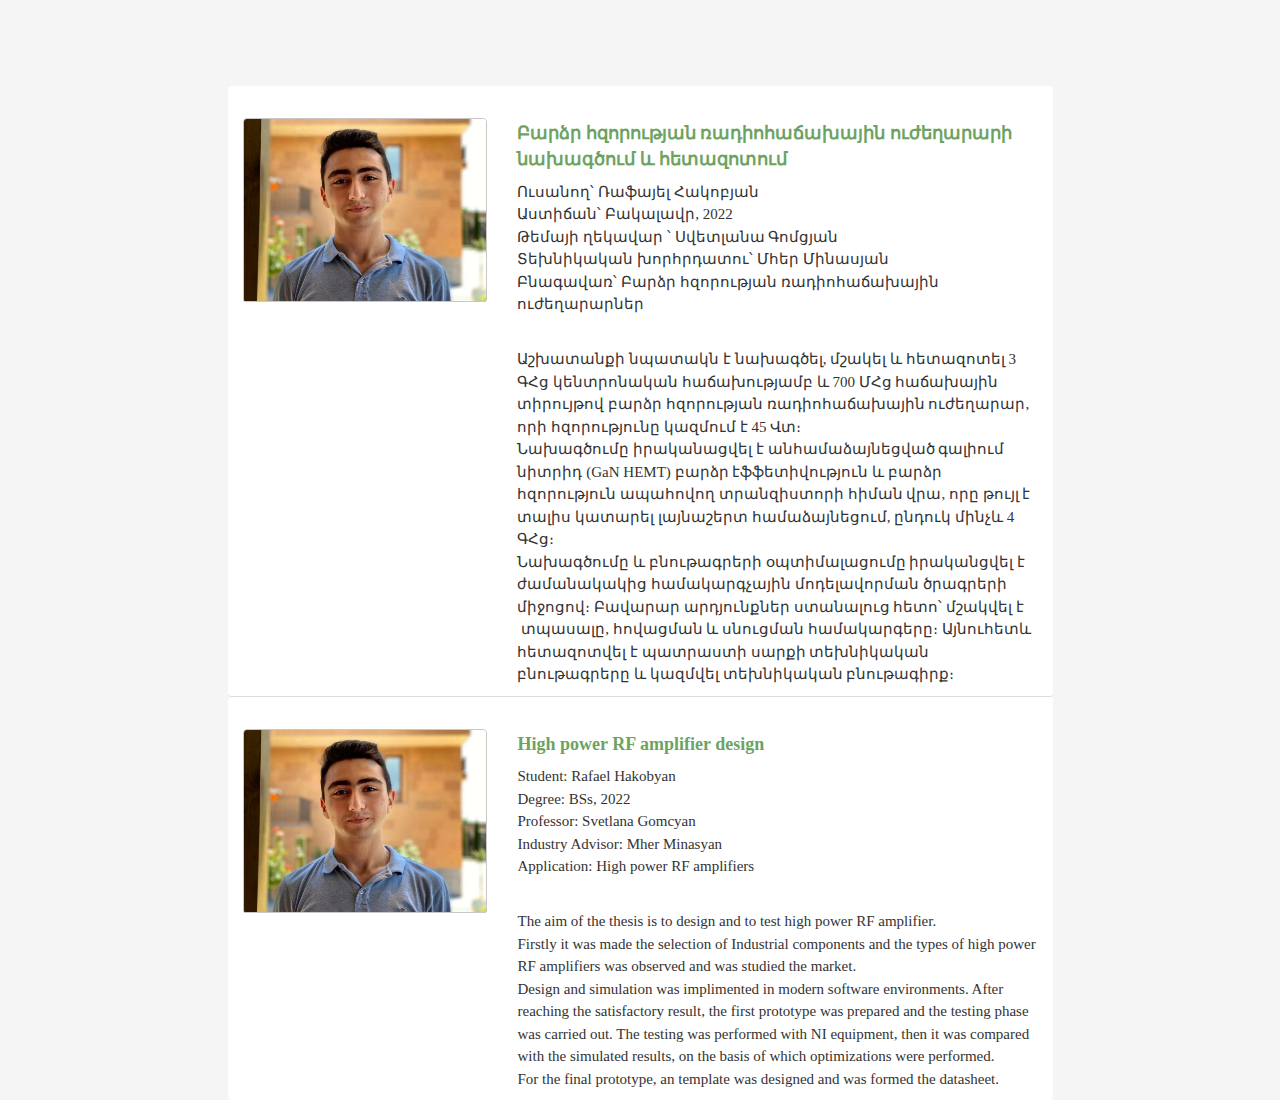
==== index.html @ f0b737fe "arm" ====
<!DOCTYPE html>
<!-- saved from url=(0029)http://ecpolytech.am/research -->
<html lang="en" style="height: 100%;"><head><meta http-equiv="Content-Type" content="text/html; charset=UTF-8">
	
	<meta http-equiv="X-UA-Compatible" content="IE=edge">
	<meta name="viewport" content="width=device-width, initial-scale=1">
	<!-- The above 3 meta tags *must* come first in the head; any other head content must come *after* these tags -->

	<title>Polytechnic Engineering City Campus</title>
	<meta name="description" content="Polytechnic Engineering City Campus">
        <meta name="author" content="Mikhail Grigorian">
        <meta name="keywords" content="Polytechnic Engineering City Campus Armenia">
    <link rel="apple-touch-icon" sizes="180x180" href="http://ecpolytech.am/plaza/apple-touch-icon.png">
<link rel="icon" type="image/png" sizes="32x32" href="http://ecpolytech.am/plaza/favicon-32x32.png">
<link rel="icon" type="image/png" sizes="16x16" href="http://ecpolytech.am/plaza/favicon-16x16.png">
<link rel="manifest" href="http://ecpolytech.am/plaza/site.webmanifest">
<link rel="mask-icon" href="http://ecpolytech.am/plaza/safari-pinned-tab.svg" color="#5bbad5">
<meta name="msapplication-TileColor" content="#da532c">
<meta name="theme-color" content="#ffffff">
	<!-- Google font -->
	<link href="./Polytechnic Engineering City Campus_files/css" rel="stylesheet">

	<!-- Bootstrap -->
	<link type="text/css" rel="stylesheet" href="./Polytechnic Engineering City Campus_files/bootstrap.min.css">

	<!-- Owl Carousel -->
	<link type="text/css" rel="stylesheet" href="./Polytechnic Engineering City Campus_files/owl.carousel.css">
	<link type="text/css" rel="stylesheet" href="./Polytechnic Engineering City Campus_files/owl.theme.default.css">

	<!-- Magnific Popup -->
	<link type="text/css" rel="stylesheet" href="./Polytechnic Engineering City Campus_files/magnific-popup.css">

	<!-- Font Awesome Icon -->
	<link rel="stylesheet" href="./Polytechnic Engineering City Campus_files/all.css" integrity="sha384-DNOHZ68U8hZfKXOrtjWvjxusGo9WQnrNx2sqG0tfsghAvtVlRW3tvkXWZh58N9jp" crossorigin="anonymous">

	<!-- Custom stlylesheet -->
	 	    <link type="text/css" rel="stylesheet" href="./Polytechnic Engineering City Campus_files/style.css">
	
	<!-- HTML5 shim and Respond.js for IE8 support of HTML5 elements and media queries -->
	<!-- WARNING: Respond.js doesn't work if you view the page via file:// -->
	<!--[if lt IE 9]>
		<script src="https://oss.maxcdn.com/html5shiv/3.7.3/html5shiv.min.js"></script>
		<script src="https://oss.maxcdn.com/respond/1.4.2/respond.min.js"></script>
	<![endif]-->
    <style>
     @media screen and (min-width: 768px) {
        .navbar-nav>li {
            margin-left: 3px !important;
        }
     }
     body{
         font-family: 'Roboto', sans-serif !important;
     }
     p{
         font-size: 15px !important;
     }
     table td span{
         font-size: 15px !important; 
     }
    </style>
    <style>
	    .goog-te-banner-frame.skiptranslate {
		    display: none !important;
		    } 
		body {
		    top: 0px !important; 
		    }
	</style>
<link type="text/css" rel="stylesheet" charset="UTF-8" href="./Polytechnic Engineering City Campus_files/translateelement.css"><script type="text/javascript" charset="UTF-8" src="./Polytechnic Engineering City Campus_files/m=el_main"></script></head>
<body style="position: relative; min-height: 100%; top: 0px;">
    	<!-- Header -->
		
		    		<div id="goog-gt-tt" class="skiptranslate" dir="ltr"><div style="padding: 8px;"><div><div class="logo"><img src="./Polytechnic Engineering City Campus_files/translate_24dp.png" width="20" height="20" alt="Google Translate"></div></div></div><div class="top" style="padding: 8px; float: left; width: 100%;"><h1 class="title gray">Տեքստի բնօրինակ</h1></div><div class="middle" style="padding: 8px;"><div class="original-text"></div></div><div class="bottom" style="padding: 8px;"><div class="activity-links"><span class="activity-link">Ներկայացրեք ավելի լավ թարգմանություն՝</span><span class="activity-link"></span></div><div class="started-activity-container"><hr style="color: #CCC; background-color: #CCC; height: 1px; border: none;"><div class="activity-root"></div></div></div><div class="status-message" style="display: none;"></div></div><header id="home" class="bg-img">
		    <div>
			<div class="overlay"></div>
			
		</div>
				<div id="google_translate_element" style="display: none;"><div class="skiptranslate goog-te-gadget" dir="ltr" style=""><div id=":0.targetLanguage" class="goog-te-gadget-simple" style="white-space: nowrap;"><img src="./Polytechnic Engineering City Campus_files/cleardot.gif" class="goog-te-gadget-icon" alt="" style="background-image: url(&quot;https://translate.googleapis.com/translate_static/img/te_ctrl3.gif&quot;); background-position: -65px 0px;"><span style="vertical-align: middle;"><a aria-haspopup="true" class="goog-te-menu-value" href="javascript:void(0)"><span>Ընտրել լեզուն</span><img src="./Polytechnic Engineering City Campus_files/cleardot.gif" alt="" width="1" height="1"><span style="border-left: 1px solid rgb(187, 187, 187);">​</span><img src="./Polytechnic Engineering City Campus_files/cleardot.gif" alt="" width="1" height="1"><span aria-hidden="true" style="color: rgb(118, 118, 118);">▼</span></a></span></div></div></div>
			<!-- Nav -->

	<style>
	    .blog-wraping span{
	        font-family: 'Roboto', sans-serif !important;
	        font-size: 16px !important;
	    }
	</style>
	<div id="blog" class="section md-padding mobile-pad" style="padding-top: 16px;">

		<!-- Container -->
		<div class="container">
<main id="main" class="col-md-9">			
					<div class="">

					            					                						            						            <!-- blog -->	
								    <div class="blog blog-wrapping">
									    <div class="blog-img col-md-4">
										
										<img class="img-responsive blog-wrap-img" src="./Polytechnic Engineering City Campus_files/
										20200715wa00000101.jpeg" alt="">
									    </div>
									    <div class="col-md-8" style="padding-right:16px;">
										<h3 style="padding-left:0;"><a class="New-product" style="text-transform:none;">Բարձր հզորության ռադիոհաճախային ուժեղարարի նախագծում և հետազոտում</a></h3>
										
										<p>Ուսանող՝ Ռաֆայել Հակոբյան<br>Աստիճան՝ Բակալավր, 2022<br>Թեմայի ղեկավար ՝ Սվետլանա Գոմցյան<br>Տեխնիկական խորհրդատու՝ Մհեր Մինասյան<br><span class="boldspan" style="font-weight: 400;">Բնագավառ՝ Բարձր հզորության ռադիոհաճախային ուժեղարարներ</span></p>
<p><br>Աշխատանքի նպատակն է նախագծել, մշակել և հետազոտել 3 ԳՀց կենտրոնական հաճախությամբ և 700 ՄՀց հաճախային տիրույթով բարձր հզորության ռադիոհաճախային ուժեղարար, որի հզորությունը կազմում է 45 Վտ։<br>Նախագծումը իրականացվել է անհամաձայնեցված գալիում նիտրիդ (GaN HEMT) բարձր էֆֆետիվություն և բարձր հզորություն ապահովող տրանզիստորի հիման վրա, որը թույլ է տալիս կատարել լայնաշերտ համաձայնեցում, ընդուկ մինչև 4 ԳՀց։<br>Նախագծումը և բնութագրերի օպտիմալացումը իրականցվել է ժամանակակից համակարգչային մոդելավորման ծրագրերի միջոցով։ Բավարար արդյունքներ ստանալուց հետո՝ մշակվել է  &nbsp;տպասալը, հովացման և սնուցման համակարգերը։ Այնուհետև հետազոտվել է պատրաստի սարքի տեխնիկական բնութագրերը և կազմվել տեխնիկական բնութագիրք։ &nbsp;</p>									    </div>
								    </div>				
						            <!-- /blog -->
						            						
                	                						            						
                	                						            						
                	           								    <div class="blog blog-wrapping">
									    <div class="blog-img col-md-4">
										
										<img class="img-responsive blog-wrap-img" src="./Polytechnic Engineering City Campus_files/
										20200715wa00000101.jpeg" alt="">
									    </div>
									    <div class="col-md-8" style="padding-right:16px;">
										<h3 style="padding-left:0;"><a class="New-product" style="text-transform:none;">High power RF amplifier design</a></h3>
										
										<p>Student: Rafael Hakobyan<br>Degree: BSs, 2022<br>Professor: Svetlana Gomcyan<br>Industry Advisor: Mher Minasyan<br><span class="boldspan" style="font-weight: 400;">Application: High power RF amplifiers</span></p>
<p><br>The aim of the thesis is to design and to test high power RF amplifier.<br>
Firstly it was made  the selection of Industrial components and the types of high power RF amplifiers was observed and was studied the market. <br>
Design and simulation was implimented in modern software environments. After reaching the satisfactory result, the first prototype was prepared and the testing phase was carried out. The testing was performed with NI equipment, then it was compared with the simulated results, on the basis of which optimizations were performed. <br>
For the final prototype, an template was designed and was formed the datasheet. &nbsp;</p>									    </div>
								    </div>				
						            <!-- /blog -->
---- Polytechnic Engineering City Campus_files/all.css ----
/*!
 * Font Awesome Free 5.0.13 by @fontawesome - https://fontawesome.com
 * License - https://fontawesome.com/license (Icons: CC BY 4.0, Fonts: SIL OFL 1.1, Code: MIT License)
 */
.fa,.fab,.fal,.far,.fas{-moz-osx-font-smoothing:grayscale;-webkit-font-smoothing:antialiased;display:inline-block;font-style:normal;font-variant:normal;text-rendering:auto;line-height:1}.fa-lg{font-size:1.33333em;line-height:.75em;vertical-align:-.0667em}.fa-xs{font-size:.75em}.fa-sm{font-size:.875em}.fa-1x{font-size:1em}.fa-2x{font-size:2em}.fa-3x{font-size:3em}.fa-4x{font-size:4em}.fa-5x{font-size:5em}.fa-6x{font-size:6em}.fa-7x{font-size:7em}.fa-8x{font-size:8em}.fa-9x{font-size:9em}.fa-10x{font-size:10em}.fa-fw{text-align:center;width:1.25em}.fa-ul{list-style-type:none;margin-left:2.5em;padding-left:0}.fa-ul>li{position:relative}.fa-li{left:-2em;position:absolute;text-align:center;width:2em;line-height:inherit}.fa-border{border:.08em solid #eee;border-radius:.1em;padding:.2em .25em .15em}.fa-pull-left{float:left}.fa-pull-right{float:right}.fa.fa-pull-left,.fab.fa-pull-left,.fal.fa-pull-left,.far.fa-pull-left,.fas.fa-pull-left{margin-right:.3em}.fa.fa-pull-right,.fab.fa-pull-right,.fal.fa-pull-right,.far.fa-pull-right,.fas.fa-pull-right{margin-left:.3em}.fa-spin{animation:a 2s infinite linear}.fa-pulse{animation:a 1s infinite steps(8)}@keyframes a{0%{transform:rotate(0deg)}to{transform:rotate(1turn)}}.fa-rotate-90{-ms-filter:"progid:DXImageTransform.Microsoft.BasicImage(rotation=1)";transform:rotate(90deg)}.fa-rotate-180{-ms-filter:"progid:DXImageTransform.Microsoft.BasicImage(rotation=2)";transform:rotate(180deg)}.fa-rotate-270{-ms-filter:"progid:DXImageTransform.Microsoft.BasicImage(rotation=3)";transform:rotate(270deg)}.fa-flip-horizontal{-ms-filter:"progid:DXImageTransform.Microsoft.BasicImage(rotation=0, mirror=1)";transform:scaleX(-1)}.fa-flip-vertical{transform:scaleY(-1)}.fa-flip-horizontal.fa-flip-vertical,.fa-flip-vertical{-ms-filter:"progid:DXImageTransform.Microsoft.BasicImage(rotation=2, mirror=1)"}.fa-flip-horizontal.fa-flip-vertical{transform:scale(-1)}:root .fa-flip-horizontal,:root .fa-flip-vertical,:root .fa-rotate-90,:root .fa-rotate-180,:root .fa-rotate-270{-webkit-filter:none;filter:none}.fa-stack{display:inline-block;height:2em;line-height:2em;position:relative;vertical-align:middle;width:2em}.fa-stack-1x,.fa-stack-2x{left:0;position:absolute;text-align:center;width:100%}.fa-stack-1x{line-height:inherit}.fa-stack-2x{font-size:2em}.fa-inverse{color:#fff}.fa-500px:before{content:"\f26e"}.fa-accessible-icon:before{content:"\f368"}.fa-accusoft:before{content:"\f369"}.fa-address-book:before{content:"\f2b9"}.fa-address-card:before{content:"\f2bb"}.fa-adjust:before{content:"\f042"}.fa-adn:before{content:"\f170"}.fa-adversal:before{content:"\f36a"}.fa-affiliatetheme:before{content:"\f36b"}.fa-algolia:before{content:"\f36c"}.fa-align-center:before{content:"\f037"}.fa-align-justify:before{content:"\f039"}.fa-align-left:before{content:"\f036"}.fa-align-right:before{content:"\f038"}.fa-allergies:before{content:"\f461"}.fa-amazon:before{content:"\f270"}.fa-amazon-pay:before{content:"\f42c"}.fa-ambulance:before{content:"\f0f9"}.fa-american-sign-language-interpreting:before{content:"\f2a3"}.fa-amilia:before{content:"\f36d"}.fa-anchor:before{content:"\f13d"}.fa-android:before{content:"\f17b"}.fa-angellist:before{content:"\f209"}.fa-angle-double-down:before{content:"\f103"}.fa-angle-double-left:before{content:"\f100"}.fa-angle-double-right:before{content:"\f101"}.fa-angle-double-up:before{content:"\f102"}.fa-angle-down:before{content:"\f107"}.fa-angle-left:before{content:"\f104"}.fa-angle-right:before{content:"\f105"}.fa-angle-up:before{content:"\f106"}.fa-angrycreative:before{content:"\f36e"}.fa-angular:before{content:"\f420"}.fa-app-store:before{content:"\f36f"}.fa-app-store-ios:before{content:"\f370"}.fa-apper:before{content:"\f371"}.fa-apple:before{content:"\f179"}.fa-apple-pay:before{content:"\f415"}.fa-archive:before{content:"\f187"}.fa-arrow-alt-circle-down:before{content:"\f358"}.fa-arrow-alt-circle-left:before{content:"\f359"}.fa-arrow-alt-circle-right:before{content:"\f35a"}.fa-arrow-alt-circle-up:before{content:"\f35b"}.fa-arrow-circle-down:before{content:"\f0ab"}.fa-arrow-circle-left:before{content:"\f0a8"}.fa-arrow-circle-right:before{content:"\f0a9"}.fa-arrow-circle-up:before{content:"\f0aa"}.fa-arrow-down:before{content:"\f063"}.fa-arrow-left:before{content:"\f060"}.fa-arrow-right:before{content:"\f061"}.fa-arrow-up:before{content:"\f062"}.fa-arrows-alt:before{content:"\f0b2"}.fa-arrows-alt-h:before{content:"\f337"}.fa-arrows-alt-v:before{content:"\f338"}.fa-assistive-listening-systems:before{content:"\f2a2"}.fa-asterisk:before{content:"\f069"}.fa-asymmetrik:before{content:"\f372"}.fa-at:before{content:"\f1fa"}.fa-audible:before{content:"\f373"}.fa-audio-description:before{content:"\f29e"}.fa-autoprefixer:before{content:"\f41c"}.fa-avianex:before{content:"\f374"}.fa-aviato:before{content:"\f421"}.fa-aws:before{content:"\f375"}.fa-backward:before{content:"\f04a"}.fa-balance-scale:before{content:"\f24e"}.fa-ban:before{content:"\f05e"}.fa-band-aid:before{content:"\f462"}.fa-bandcamp:before{content:"\f2d5"}.fa-barcode:before{content:"\f02a"}.fa-bars:before{content:"\f0c9"}.fa-baseball-ball:before{content:"\f433"}.fa-basketball-ball:before{content:"\f434"}.fa-bath:before{content:"\f2cd"}.fa-battery-empty:before{content:"\f244"}.fa-battery-full:before{content:"\f240"}.fa-battery-half:before{content:"\f242"}.fa-battery-quarter:before{content:"\f243"}.fa-battery-three-quarters:before{content:"\f241"}.fa-bed:before{content:"\f236"}.fa-beer:before{content:"\f0fc"}.fa-behance:before{content:"\f1b4"}.fa-behance-square:before{content:"\f1b5"}.fa-bell:before{content:"\f0f3"}.fa-bell-slash:before{content:"\f1f6"}.fa-bicycle:before{content:"\f206"}.fa-bimobject:before{content:"\f378"}.fa-binoculars:before{content:"\f1e5"}.fa-birthday-cake:before{content:"\f1fd"}.fa-bitbucket:before{content:"\f171"}.fa-bitcoin:before{content:"\f379"}.fa-bity:before{content:"\f37a"}.fa-black-tie:before{content:"\f27e"}.fa-blackberry:before{content:"\f37b"}.fa-blender:before{content:"\f517"}.fa-blind:before{content:"\f29d"}.fa-blogger:before{content:"\f37c"}.fa-blogger-b:before{content:"\f37d"}.fa-bluetooth:before{content:"\f293"}.fa-bluetooth-b:before{content:"\f294"}.fa-bold:before{content:"\f032"}.fa-bolt:before{content:"\f0e7"}.fa-bomb:before{content:"\f1e2"}.fa-book:before{content:"\f02d"}.fa-book-open:before{content:"\f518"}.fa-bookmark:before{content:"\f02e"}.fa-bowling-ball:before{content:"\f436"}.fa-box:before{content:"\f466"}.fa-box-open:before{content:"\f49e"}.fa-boxes:before{content:"\f468"}.fa-braille:before{content:"\f2a1"}.fa-briefcase:before{content:"\f0b1"}.fa-briefcase-medical:before{content:"\f469"}.fa-broadcast-tower:before{content:"\f519"}.fa-broom:before{content:"\f51a"}.fa-btc:before{content:"\f15a"}.fa-bug:before{content:"\f188"}.fa-building:before{content:"\f1ad"}.fa-bullhorn:before{content:"\f0a1"}.fa-bullseye:before{content:"\f140"}.fa-burn:before{content:"\f46a"}.fa-buromobelexperte:before{content:"\f37f"}.fa-bus:before{content:"\f207"}.fa-buysellads:before{content:"\f20d"}.fa-calculator:before{content:"\f1ec"}.fa-calendar:before{content:"\f133"}.fa-calendar-alt:before{content:"\f073"}.fa-calendar-check:before{content:"\f274"}.fa-calendar-minus:before{content:"\f272"}.fa-calendar-plus:before{content:"\f271"}.fa-calendar-times:before{content:"\f273"}.fa-camera:before{content:"\f030"}.fa-camera-retro:before{content:"\f083"}.fa-capsules:before{content:"\f46b"}.fa-car:before{content:"\f1b9"}.fa-caret-down:before{content:"\f0d7"}.fa-caret-left:before{content:"\f0d9"}.fa-caret-right:before{content:"\f0da"}.fa-caret-square-down:before{content:"\f150"}.fa-caret-square-left:before{content:"\f191"}.fa-caret-square-right:before{content:"\f152"}.fa-caret-square-up:before{content:"\f151"}.fa-caret-up:before{content:"\f0d8"}.fa-cart-arrow-down:before{content:"\f218"}.fa-cart-plus:before{content:"\f217"}.fa-cc-amazon-pay:before{content:"\f42d"}.fa-cc-amex:before{content:"\f1f3"}.fa-cc-apple-pay:before{content:"\f416"}.fa-cc-diners-club:before{content:"\f24c"}.fa-cc-discover:before{content:"\f1f2"}.fa-cc-jcb:before{content:"\f24b"}.fa-cc-mastercard:before{content:"\f1f1"}.fa-cc-paypal:before{content:"\f1f4"}.fa-cc-stripe:before{content:"\f1f5"}.fa-cc-visa:before{content:"\f1f0"}.fa-centercode:before{content:"\f380"}.fa-certificate:before{content:"\f0a3"}.fa-chalkboard:before{content:"\f51b"}.fa-chalkboard-teacher:before{content:"\f51c"}.fa-chart-area:before{content:"\f1fe"}.fa-chart-bar:before{content:"\f080"}.fa-chart-line:before{content:"\f201"}.fa-chart-pie:before{content:"\f200"}.fa-check:before{content:"\f00c"}.fa-check-circle:before{content:"\f058"}.fa-check-square:before{content:"\f14a"}.fa-chess:before{content:"\f439"}.fa-chess-bishop:before{content:"\f43a"}.fa-chess-board:before{content:"\f43c"}.fa-chess-king:before{content:"\f43f"}.fa-chess-knight:before{content:"\f441"}.fa-chess-pawn:before{content:"\f443"}.fa-chess-queen:before{content:"\f445"}.fa-chess-rook:before{content:"\f447"}.fa-chevron-circle-down:before{content:"\f13a"}.fa-chevron-circle-left:before{content:"\f137"}.fa-chevron-circle-right:before{content:"\f138"}.fa-chevron-circle-up:before{content:"\f139"}.fa-chevron-down:before{content:"\f078"}.fa-chevron-left:before{content:"\f053"}.fa-chevron-right:before{content:"\f054"}.fa-chevron-up:before{content:"\f077"}.fa-child:before{content:"\f1ae"}.fa-chrome:before{content:"\f268"}.fa-church:before{content:"\f51d"}.fa-circle:before{content:"\f111"}.fa-circle-notch:before{content:"\f1ce"}.fa-clipboard:before{content:"\f328"}.fa-clipboard-check:before{content:"\f46c"}.fa-clipboard-list:before{content:"\f46d"}.fa-clock:before{content:"\f017"}.fa-clone:before{content:"\f24d"}.fa-closed-captioning:before{content:"\f20a"}.fa-cloud:before{content:"\f0c2"}.fa-cloud-download-alt:before{content:"\f381"}.fa-cloud-upload-alt:before{content:"\f382"}.fa-cloudscale:before{content:"\f383"}.fa-cloudsmith:before{content:"\f384"}.fa-cloudversify:before{content:"\f385"}.fa-code:before{content:"\f121"}.fa-code-branch:before{content:"\f126"}.fa-codepen:before{content:"\f1cb"}.fa-codiepie:before{content:"\f284"}.fa-coffee:before{content:"\f0f4"}.fa-cog:before{content:"\f013"}.fa-cogs:before{content:"\f085"}.fa-coins:before{content:"\f51e"}.fa-columns:before{content:"\f0db"}.fa-comment:before{content:"\f075"}.fa-comment-alt:before{content:"\f27a"}.fa-comment-dots:before{content:"\f4ad"}.fa-comment-slash:before{content:"\f4b3"}.fa-comments:before{content:"\f086"}.fa-compact-disc:before{content:"\f51f"}.fa-compass:before{content:"\f14e"}.fa-compress:before{content:"\f066"}.fa-connectdevelop:before{content:"\f20e"}.fa-contao:before{content:"\f26d"}.fa-copy:before{content:"\f0c5"}.fa-copyright:before{content:"\f1f9"}.fa-couch:before{content:"\f4b8"}.fa-cpanel:before{content:"\f388"}.fa-creative-commons:before{content:"\f25e"}.fa-creative-commons-by:before{content:"\f4e7"}.fa-creative-commons-nc:before{content:"\f4e8"}.fa-creative-commons-nc-eu:before{content:"\f4e9"}.fa-creative-commons-nc-jp:before{content:"\f4ea"}.fa-creative-commons-nd:before{content:"\f4eb"}.fa-creative-commons-pd:before{content:"\f4ec"}.fa-creative-commons-pd-alt:before{content:"\f4ed"}.fa-creative-commons-remix:before{content:"\f4ee"}.fa-creative-commons-sa:before{content:"\f4ef"}.fa-creative-commons-sampling:before{content:"\f4f0"}.fa-creative-commons-sampling-plus:before{content:"\f4f1"}.fa-creative-commons-share:before{content:"\f4f2"}.fa-credit-card:before{content:"\f09d"}.fa-crop:before{content:"\f125"}.fa-crosshairs:before{content:"\f05b"}.fa-crow:before{content:"\f520"}.fa-crown:before{content:"\f521"}.fa-css3:before{content:"\f13c"}.fa-css3-alt:before{content:"\f38b"}.fa-cube:before{content:"\f1b2"}.fa-cubes:before{content:"\f1b3"}.fa-cut:before{content:"\f0c4"}.fa-cuttlefish:before{content:"\f38c"}.fa-d-and-d:before{content:"\f38d"}.fa-dashcube:before{content:"\f210"}.fa-database:before{content:"\f1c0"}.fa-deaf:before{content:"\f2a4"}.fa-delicious:before{content:"\f1a5"}.fa-deploydog:before{content:"\f38e"}.fa-deskpro:before{content:"\f38f"}.fa-desktop:before{content:"\f108"}.fa-deviantart:before{content:"\f1bd"}.fa-diagnoses:before{content:"\f470"}.fa-dice:before{content:"\f522"}.fa-dice-five:before{content:"\f523"}.fa-dice-four:before{content:"\f524"}.fa-dice-one:before{content:"\f525"}.fa-dice-six:before{content:"\f526"}.fa-dice-three:before{content:"\f527"}.fa-dice-two:before{content:"\f528"}.fa-digg:before{content:"\f1a6"}.fa-digital-ocean:before{content:"\f391"}.fa-discord:before{content:"\f392"}.fa-discourse:before{content:"\f393"}.fa-divide:before{content:"\f529"}.fa-dna:before{content:"\f471"}.fa-dochub:before{content:"\f394"}.fa-docker:before{content:"\f395"}.fa-dollar-sign:before{content:"\f155"}.fa-dolly:before{content:"\f472"}.fa-dolly-flatbed:before{content:"\f474"}.fa-donate:before{content:"\f4b9"}.fa-door-closed:before{content:"\f52a"}.fa-door-open:before{content:"\f52b"}.fa-dot-circle:before{content:"\f192"}.fa-dove:before{content:"\f4ba"}.fa-download:before{content:"\f019"}.fa-draft2digital:before{content:"\f396"}.fa-dribbble:before{content:"\f17d"}.fa-dribbble-square:before{content:"\f397"}.fa-dropbox:before{content:"\f16b"}.fa-drupal:before{content:"\f1a9"}.fa-dumbbell:before{content:"\f44b"}.fa-dyalog:before{content:"\f399"}.fa-earlybirds:before{content:"\f39a"}.fa-ebay:before{content:"\f4f4"}.fa-edge:before{content:"\f282"}.fa-edit:before{content:"\f044"}.fa-eject:before{content:"\f052"}.fa-elementor:before{content:"\f430"}.fa-ellipsis-h:before{content:"\f141"}.fa-ellipsis-v:before{content:"\f142"}.fa-ember:before{content:"\f423"}.fa-empire:before{content:"\f1d1"}.fa-envelope:before{content:"\f0e0"}.fa-envelope-open:before{content:"\f2b6"}.fa-envelope-square:before{content:"\f199"}.fa-envira:before{content:"\f299"}.fa-equals:before{content:"\f52c"}.fa-eraser:before{content:"\f12d"}.fa-erlang:before{content:"\f39d"}.fa-ethereum:before{content:"\f42e"}.fa-etsy:before{content:"\f2d7"}.fa-euro-sign:before{content:"\f153"}.fa-exchange-alt:before{content:"\f362"}.fa-exclamation:before{content:"\f12a"}.fa-exclamation-circle:before{content:"\f06a"}.fa-exclamation-triangle:before{content:"\f071"}.fa-expand:before{content:"\f065"}.fa-expand-arrows-alt:before{content:"\f31e"}.fa-expeditedssl:before{content:"\f23e"}.fa-external-link-alt:before{content:"\f35d"}.fa-external-link-square-alt:before{content:"\f360"}.fa-eye:before{content:"\f06e"}.fa-eye-dropper:before{content:"\f1fb"}.fa-eye-slash:before{content:"\f070"}.fa-facebook:before{content:"\f09a"}.fa-facebook-f:before{content:"\f39e"}.fa-facebook-messenger:before{content:"\f39f"}.fa-facebook-square:before{content:"\f082"}.fa-fast-backward:before{content:"\f049"}.fa-fast-forward:before{content:"\f050"}.fa-fax:before{content:"\f1ac"}.fa-feather:before{content:"\f52d"}.fa-female:before{content:"\f182"}.fa-fighter-jet:before{content:"\f0fb"}.fa-file:before{content:"\f15b"}.fa-file-alt:before{content:"\f15c"}.fa-file-archive:before{content:"\f1c6"}.fa-file-audio:before{content:"\f1c7"}.fa-file-code:before{content:"\f1c9"}.fa-file-excel:before{content:"\f1c3"}.fa-file-image:before{content:"\f1c5"}.fa-file-medical:before{content:"\f477"}.fa-file-medical-alt:before{content:"\f478"}.fa-file-pdf:before{content:"\f1c1"}.fa-file-powerpoint:before{content:"\f1c4"}.fa-file-video:before{content:"\f1c8"}.fa-file-word:before{content:"\f1c2"}.fa-film:before{content:"\f008"}.fa-filter:before{content:"\f0b0"}.fa-fire:before{content:"\f06d"}.fa-fire-extinguisher:before{content:"\f134"}.fa-firefox:before{content:"\f269"}.fa-first-aid:before{content:"\f479"}.fa-first-order:before{content:"\f2b0"}.fa-first-order-alt:before{content:"\f50a"}.fa-firstdraft:before{content:"\f3a1"}.fa-flag:before{content:"\f024"}.fa-flag-checkered:before{content:"\f11e"}.fa-flask:before{content:"\f0c3"}.fa-flickr:before{content:"\f16e"}.fa-flipboard:before{content:"\f44d"}.fa-fly:before{content:"\f417"}.fa-folder:before{content:"\f07b"}.fa-folder-open:before{content:"\f07c"}.fa-font:before{content:"\f031"}.fa-font-awesome:before{content:"\f2b4"}.fa-font-awesome-alt:before{content:"\f35c"}.fa-font-awesome-flag:before{content:"\f425"}.fa-font-awesome-logo-full:before{content:"\f4e6"}.fa-fonticons:before{content:"\f280"}.fa-fonticons-fi:before{content:"\f3a2"}.fa-football-ball:before{content:"\f44e"}.fa-fort-awesome:before{content:"\f286"}.fa-fort-awesome-alt:before{content:"\f3a3"}.fa-forumbee:before{content:"\f211"}.fa-forward:before{content:"\f04e"}.fa-foursquare:before{content:"\f180"}.fa-free-code-camp:before{content:"\f2c5"}.fa-freebsd:before{content:"\f3a4"}.fa-frog:before{content:"\f52e"}.fa-frown:before{content:"\f119"}.fa-fulcrum:before{content:"\f50b"}.fa-futbol:before{content:"\f1e3"}.fa-galactic-republic:before{content:"\f50c"}.fa-galactic-senate:before{content:"\f50d"}.fa-gamepad:before{content:"\f11b"}.fa-gas-pump:before{content:"\f52f"}.fa-gavel:before{content:"\f0e3"}.fa-gem:before{content:"\f3a5"}.fa-genderless:before{content:"\f22d"}.fa-get-pocket:before{content:"\f265"}.fa-gg:before{content:"\f260"}.fa-gg-circle:before{content:"\f261"}.fa-gift:before{content:"\f06b"}.fa-git:before{content:"\f1d3"}.fa-git-square:before{content:"\f1d2"}.fa-github:before{content:"\f09b"}.fa-github-alt:before{content:"\f113"}.fa-github-square:before{content:"\f092"}.fa-gitkraken:before{content:"\f3a6"}.fa-gitlab:before{content:"\f296"}.fa-gitter:before{content:"\f426"}.fa-glass-martini:before{content:"\f000"}.fa-glasses:before{content:"\f530"}.fa-glide:before{content:"\f2a5"}.fa-glide-g:before{content:"\f2a6"}.fa-globe:before{content:"\f0ac"}.fa-gofore:before{content:"\f3a7"}.fa-golf-ball:before{content:"\f450"}.fa-goodreads:before{content:"\f3a8"}.fa-goodreads-g:before{content:"\f3a9"}.fa-google:before{content:"\f1a0"}.fa-google-drive:before{content:"\f3aa"}.fa-google-play:before{content:"\f3ab"}.fa-google-plus:before{content:"\f2b3"}.fa-google-plus-g:before{content:"\f0d5"}.fa-google-plus-square:before{content:"\f0d4"}.fa-google-wallet:before{content:"\f1ee"}.fa-graduation-cap:before{content:"\f19d"}.fa-gratipay:before{content:"\f184"}.fa-grav:before{content:"\f2d6"}.fa-greater-than:before{content:"\f531"}.fa-greater-than-equal:before{content:"\f532"}.fa-gripfire:before{content:"\f3ac"}.fa-grunt:before{content:"\f3ad"}.fa-gulp:before{content:"\f3ae"}.fa-h-square:before{content:"\f0fd"}.fa-hacker-news:before{content:"\f1d4"}.fa-hacker-news-square:before{content:"\f3af"}.fa-hand-holding:before{content:"\f4bd"}.fa-hand-holding-heart:before{content:"\f4be"}.fa-hand-holding-usd:before{content:"\f4c0"}.fa-hand-lizard:before{content:"\f258"}.fa-hand-paper:before{content:"\f256"}.fa-hand-peace:before{content:"\f25b"}.fa-hand-point-down:before{content:"\f0a7"}.fa-hand-point-left:before{content:"\f0a5"}.fa-hand-point-right:before{content:"\f0a4"}.fa-hand-point-up:before{content:"\f0a6"}.fa-hand-pointer:before{content:"\f25a"}.fa-hand-rock:before{content:"\f255"}.fa-hand-scissors:before{content:"\f257"}.fa-hand-spock:before{content:"\f259"}.fa-hands:before{content:"\f4c2"}.fa-hands-helping:before{content:"\f4c4"}.fa-handshake:before{content:"\f2b5"}.fa-hashtag:before{content:"\f292"}.fa-hdd:before{content:"\f0a0"}.fa-heading:before{content:"\f1dc"}.fa-headphones:before{content:"\f025"}.fa-heart:before{content:"\f004"}.fa-heartbeat:before{content:"\f21e"}.fa-helicopter:before{content:"\f533"}.fa-hips:before{content:"\f452"}.fa-hire-a-helper:before{content:"\f3b0"}.fa-history:before{content:"\f1da"}.fa-hockey-puck:before{content:"\f453"}.fa-home:before{content:"\f015"}.fa-hooli:before{content:"\f427"}.fa-hospital:before{content:"\f0f8"}.fa-hospital-alt:before{content:"\f47d"}.fa-hospital-symbol:before{content:"\f47e"}.fa-hotjar:before{content:"\f3b1"}.fa-hourglass:before{content:"\f254"}.fa-hourglass-end:before{content:"\f253"}.fa-hourglass-half:before{content:"\f252"}.fa-hourglass-start:before{content:"\f251"}.fa-houzz:before{content:"\f27c"}.fa-html5:before{content:"\f13b"}.fa-hubspot:before{content:"\f3b2"}.fa-i-cursor:before{content:"\f246"}.fa-id-badge:before{content:"\f2c1"}.fa-id-card:before{content:"\f2c2"}.fa-id-card-alt:before{content:"\f47f"}.fa-image:before{content:"\f03e"}.fa-images:before{content:"\f302"}.fa-imdb:before{content:"\f2d8"}.fa-inbox:before{content:"\f01c"}.fa-indent:before{content:"\f03c"}.fa-industry:before{content:"\f275"}.fa-infinity:before{content:"\f534"}.fa-info:before{content:"\f129"}.fa-info-circle:before{content:"\f05a"}.fa-instagram:before{content:"\f16d"}.fa-internet-explorer:before{content:"\f26b"}.fa-ioxhost:before{content:"\f208"}.fa-italic:before{content:"\f033"}.fa-itunes:before{content:"\f3b4"}.fa-itunes-note:before{content:"\f3b5"}.fa-java:before{content:"\f4e4"}.fa-jedi-order:before{content:"\f50e"}.fa-jenkins:before{content:"\f3b6"}.fa-joget:before{content:"\f3b7"}.fa-joomla:before{content:"\f1aa"}.fa-js:before{content:"\f3b8"}.fa-js-square:before{content:"\f3b9"}.fa-jsfiddle:before{content:"\f1cc"}.fa-key:before{content:"\f084"}.fa-keybase:before{content:"\f4f5"}.fa-keyboard:before{content:"\f11c"}.fa-keycdn:before{content:"\f3ba"}.fa-kickstarter:before{content:"\f3bb"}.fa-kickstarter-k:before{content:"\f3bc"}.fa-kiwi-bird:before{content:"\f535"}.fa-korvue:before{content:"\f42f"}.fa-language:before{content:"\f1ab"}.fa-laptop:before{content:"\f109"}.fa-laravel:before{content:"\f3bd"}.fa-lastfm:before{content:"\f202"}.fa-lastfm-square:before{content:"\f203"}.fa-leaf:before{content:"\f06c"}.fa-leanpub:before{content:"\f212"}.fa-lemon:before{content:"\f094"}.fa-less:before{content:"\f41d"}.fa-less-than:before{content:"\f536"}.fa-less-than-equal:before{content:"\f537"}.fa-level-down-alt:before{content:"\f3be"}.fa-level-up-alt:before{content:"\f3bf"}.fa-life-ring:before{content:"\f1cd"}.fa-lightbulb:before{content:"\f0eb"}.fa-line:before{content:"\f3c0"}.fa-link:before{content:"\f0c1"}.fa-linkedin:before{content:"\f08c"}.fa-linkedin-in:before{content:"\f0e1"}.fa-linode:before{content:"\f2b8"}.fa-linux:before{content:"\f17c"}.fa-lira-sign:before{content:"\f195"}.fa-list:before{content:"\f03a"}.fa-list-alt:before{content:"\f022"}.fa-list-ol:before{content:"\f0cb"}.fa-list-ul:before{content:"\f0ca"}.fa-location-arrow:before{content:"\f124"}.fa-lock:before{content:"\f023"}.fa-lock-open:before{content:"\f3c1"}.fa-long-arrow-alt-down:before{content:"\f309"}.fa-long-arrow-alt-left:before{content:"\f30a"}.fa-long-arrow-alt-right:before{content:"\f30b"}.fa-long-arrow-alt-up:before{content:"\f30c"}.fa-low-vision:before{content:"\f2a8"}.fa-lyft:before{content:"\f3c3"}.fa-magento:before{content:"\f3c4"}.fa-magic:before{content:"\f0d0"}.fa-magnet:before{content:"\f076"}.fa-male:before{content:"\f183"}.fa-mandalorian:before{content:"\f50f"}.fa-map:before{content:"\f279"}.fa-map-marker:before{content:"\f041"}.fa-map-marker-alt:before{content:"\f3c5"}.fa-map-pin:before{content:"\f276"}.fa-map-signs:before{content:"\f277"}.fa-mars:before{content:"\f222"}.fa-mars-double:before{content:"\f227"}.fa-mars-stroke:before{content:"\f229"}.fa-mars-stroke-h:before{content:"\f22b"}.fa-mars-stroke-v:before{content:"\f22a"}.fa-mastodon:before{content:"\f4f6"}.fa-maxcdn:before{content:"\f136"}.fa-medapps:before{content:"\f3c6"}.fa-medium:before{content:"\f23a"}.fa-medium-m:before{content:"\f3c7"}.fa-medkit:before{content:"\f0fa"}.fa-medrt:before{content:"\f3c8"}.fa-meetup:before{content:"\f2e0"}.fa-meh:before{content:"\f11a"}.fa-memory:before{content:"\f538"}.fa-mercury:before{content:"\f223"}.fa-microchip:before{content:"\f2db"}.fa-microphone:before{content:"\f130"}.fa-microphone-alt:before{content:"\f3c9"}.fa-microphone-alt-slash:before{content:"\f539"}.fa-microphone-slash:before{content:"\f131"}.fa-microsoft:before{content:"\f3ca"}.fa-minus:before{content:"\f068"}.fa-minus-circle:before{content:"\f056"}.fa-minus-square:before{content:"\f146"}.fa-mix:before{content:"\f3cb"}.fa-mixcloud:before{content:"\f289"}.fa-mizuni:before{content:"\f3cc"}.fa-mobile:before{content:"\f10b"}.fa-mobile-alt:before{content:"\f3cd"}.fa-modx:before{content:"\f285"}.fa-monero:before{content:"\f3d0"}.fa-money-bill:before{content:"\f0d6"}.fa-money-bill-alt:before{content:"\f3d1"}.fa-money-bill-wave:before{content:"\f53a"}.fa-money-bill-wave-alt:before{content:"\f53b"}.fa-money-check:before{content:"\f53c"}.fa-money-check-alt:before{content:"\f53d"}.fa-moon:before{content:"\f186"}.fa-motorcycle:before{content:"\f21c"}.fa-mouse-pointer:before{content:"\f245"}.fa-music:before{content:"\f001"}.fa-napster:before{content:"\f3d2"}.fa-neuter:before{content:"\f22c"}.fa-newspaper:before{content:"\f1ea"}.fa-nintendo-switch:before{content:"\f418"}.fa-node:before{content:"\f419"}.fa-node-js:before{content:"\f3d3"}.fa-not-equal:before{content:"\f53e"}.fa-notes-medical:before{content:"\f481"}.fa-npm:before{content:"\f3d4"}.fa-ns8:before{content:"\f3d5"}.fa-nutritionix:before{content:"\f3d6"}.fa-object-group:before{content:"\f247"}.fa-object-ungroup:before{content:"\f248"}.fa-odnoklassniki:before{content:"\f263"}.fa-odnoklassniki-square:before{content:"\f264"}.fa-old-republic:before{content:"\f510"}.fa-opencart:before{content:"\f23d"}.fa-openid:before{content:"\f19b"}.fa-opera:before{content:"\f26a"}.fa-optin-monster:before{content:"\f23c"}.fa-osi:before{content:"\f41a"}.fa-outdent:before{content:"\f03b"}.fa-page4:before{content:"\f3d7"}.fa-pagelines:before{content:"\f18c"}.fa-paint-brush:before{content:"\f1fc"}.fa-palette:before{content:"\f53f"}.fa-palfed:before{content:"\f3d8"}.fa-pallet:before{content:"\f482"}.fa-paper-plane:before{content:"\f1d8"}.fa-paperclip:before{content:"\f0c6"}.fa-parachute-box:before{content:"\f4cd"}.fa-paragraph:before{content:"\f1dd"}.fa-parking:before{content:"\f540"}.fa-paste:before{content:"\f0ea"}.fa-patreon:before{content:"\f3d9"}.fa-pause:before{content:"\f04c"}.fa-pause-circle:before{content:"\f28b"}.fa-paw:before{content:"\f1b0"}.fa-paypal:before{content:"\f1ed"}.fa-pen-square:before{content:"\f14b"}.fa-pencil-alt:before{content:"\f303"}.fa-people-carry:before{content:"\f4ce"}.fa-percent:before{content:"\f295"}.fa-percentage:before{content:"\f541"}.fa-periscope:before{content:"\f3da"}.fa-phabricator:before{content:"\f3db"}.fa-phoenix-framework:before{content:"\f3dc"}.fa-phoenix-squadron:before{content:"\f511"}.fa-phone:before{content:"\f095"}.fa-phone-slash:before{content:"\f3dd"}.fa-phone-square:before{content:"\f098"}.fa-phone-volume:before{content:"\f2a0"}.fa-php:before{content:"\f457"}.fa-pied-piper:before{content:"\f2ae"}.fa-pied-piper-alt:before{content:"\f1a8"}.fa-pied-piper-hat:before{content:"\f4e5"}.fa-pied-piper-pp:before{content:"\f1a7"}.fa-piggy-bank:before{content:"\f4d3"}.fa-pills:before{content:"\f484"}.fa-pinterest:before{content:"\f0d2"}.fa-pinterest-p:before{content:"\f231"}.fa-pinterest-square:before{content:"\f0d3"}.fa-plane:before{content:"\f072"}.fa-play:before{content:"\f04b"}.fa-play-circle:before{content:"\f144"}.fa-playstation:before{content:"\f3df"}.fa-plug:before{content:"\f1e6"}.fa-plus:before{content:"\f067"}.fa-plus-circle:before{content:"\f055"}.fa-plus-square:before{content:"\f0fe"}.fa-podcast:before{content:"\f2ce"}.fa-poo:before{content:"\f2fe"}.fa-portrait:before{content:"\f3e0"}.fa-pound-sign:before{content:"\f154"}.fa-power-off:before{content:"\f011"}.fa-prescription-bottle:before{content:"\f485"}.fa-prescription-bottle-alt:before{content:"\f486"}.fa-print:before{content:"\f02f"}.fa-procedures:before{content:"\f487"}.fa-product-hunt:before{content:"\f288"}.fa-project-diagram:before{content:"\f542"}.fa-pushed:before{content:"\f3e1"}.fa-puzzle-piece:before{content:"\f12e"}.fa-python:before{content:"\f3e2"}.fa-qq:before{content:"\f1d6"}.fa-qrcode:before{content:"\f029"}.fa-question:before{content:"\f128"}.fa-question-circle:before{content:"\f059"}.fa-quidditch:before{content:"\f458"}.fa-quinscape:before{content:"\f459"}.fa-quora:before{content:"\f2c4"}.fa-quote-left:before{content:"\f10d"}.fa-quote-right:before{content:"\f10e"}.fa-r-project:before{content:"\f4f7"}.fa-random:before{content:"\f074"}.fa-ravelry:before{content:"\f2d9"}.fa-react:before{content:"\f41b"}.fa-readme:before{content:"\f4d5"}.fa-rebel:before{content:"\f1d0"}.fa-receipt:before{content:"\f543"}.fa-recycle:before{content:"\f1b8"}.fa-red-river:before{content:"\f3e3"}.fa-reddit:before{content:"\f1a1"}.fa-reddit-alien:before{content:"\f281"}.fa-reddit-square:before{content:"\f1a2"}.fa-redo:before{content:"\f01e"}.fa-redo-alt:before{content:"\f2f9"}.fa-registered:before{content:"\f25d"}.fa-rendact:before{content:"\f3e4"}.fa-renren:before{content:"\f18b"}.fa-reply:before{content:"\f3e5"}.fa-reply-all:before{content:"\f122"}.fa-replyd:before{content:"\f3e6"}.fa-researchgate:before{content:"\f4f8"}.fa-resolving:before{content:"\f3e7"}.fa-retweet:before{content:"\f079"}.fa-ribbon:before{content:"\f4d6"}.fa-road:before{content:"\f018"}.fa-robot:before{content:"\f544"}.fa-rocket:before{content:"\f135"}.fa-rocketchat:before{content:"\f3e8"}.fa-rockrms:before{content:"\f3e9"}.fa-rss:before{content:"\f09e"}.fa-rss-square:before{content:"\f143"}.fa-ruble-sign:before{content:"\f158"}.fa-ruler:before{content:"\f545"}.fa-ruler-combined:before{content:"\f546"}.fa-ruler-horizontal:before{content:"\f547"}.fa-ruler-vertical:before{content:"\f548"}.fa-rupee-sign:before{content:"\f156"}.fa-safari:before{content:"\f267"}.fa-sass:before{content:"\f41e"}.fa-save:before{content:"\f0c7"}.fa-schlix:before{content:"\f3ea"}.fa-school:before{content:"\f549"}.fa-screwdriver:before{content:"\f54a"}.fa-scribd:before{content:"\f28a"}.fa-search:before{content:"\f002"}.fa-search-minus:before{content:"\f010"}.fa-search-plus:before{content:"\f00e"}.fa-searchengin:before{content:"\f3eb"}.fa-seedling:before{content:"\f4d8"}.fa-sellcast:before{content:"\f2da"}.fa-sellsy:before{content:"\f213"}.fa-server:before{content:"\f233"}.fa-servicestack:before{content:"\f3ec"}.fa-share:before{content:"\f064"}.fa-share-alt:before{content:"\f1e0"}.fa-share-alt-square:before{content:"\f1e1"}.fa-share-square:before{content:"\f14d"}.fa-shekel-sign:before{content:"\f20b"}.fa-shield-alt:before{content:"\f3ed"}.fa-ship:before{content:"\f21a"}.fa-shipping-fast:before{content:"\f48b"}.fa-shirtsinbulk:before{content:"\f214"}.fa-shoe-prints:before{content:"\f54b"}.fa-shopping-bag:before{content:"\f290"}.fa-shopping-basket:before{content:"\f291"}.fa-shopping-cart:before{content:"\f07a"}.fa-shower:before{content:"\f2cc"}.fa-sign:before{content:"\f4d9"}.fa-sign-in-alt:before{content:"\f2f6"}.fa-sign-language:before{content:"\f2a7"}.fa-sign-out-alt:before{content:"\f2f5"}.fa-signal:before{content:"\f012"}.fa-simplybuilt:before{content:"\f215"}.fa-sistrix:before{content:"\f3ee"}.fa-sitemap:before{content:"\f0e8"}.fa-sith:before{content:"\f512"}.fa-skull:before{content:"\f54c"}.fa-skyatlas:before{content:"\f216"}.fa-skype:before{content:"\f17e"}.fa-slack:before{content:"\f198"}.fa-slack-hash:before{content:"\f3ef"}.fa-sliders-h:before{content:"\f1de"}.fa-slideshare:before{content:"\f1e7"}.fa-smile:before{content:"\f118"}.fa-smoking:before{content:"\f48d"}.fa-smoking-ban:before{content:"\f54d"}.fa-snapchat:before{content:"\f2ab"}.fa-snapchat-ghost:before{content:"\f2ac"}.fa-snapchat-square:before{content:"\f2ad"}.fa-snowflake:before{content:"\f2dc"}.fa-sort:before{content:"\f0dc"}.fa-sort-alpha-down:before{content:"\f15d"}.fa-sort-alpha-up:before{content:"\f15e"}.fa-sort-amount-down:before{content:"\f160"}.fa-sort-amount-up:before{content:"\f161"}.fa-sort-down:before{content:"\f0dd"}.fa-sort-numeric-down:before{content:"\f162"}.fa-sort-numeric-up:before{content:"\f163"}.fa-sort-up:before{content:"\f0de"}.fa-soundcloud:before{content:"\f1be"}.fa-space-shuttle:before{content:"\f197"}.fa-speakap:before{content:"\f3f3"}.fa-spinner:before{content:"\f110"}.fa-spotify:before{content:"\f1bc"}.fa-square:before{content:"\f0c8"}.fa-square-full:before{content:"\f45c"}.fa-stack-exchange:before{content:"\f18d"}.fa-stack-overflow:before{content:"\f16c"}.fa-star:before{content:"\f005"}.fa-star-half:before{content:"\f089"}.fa-staylinked:before{content:"\f3f5"}.fa-steam:before{content:"\f1b6"}.fa-steam-square:before{content:"\f1b7"}.fa-steam-symbol:before{content:"\f3f6"}.fa-step-backward:before{content:"\f048"}.fa-step-forward:before{content:"\f051"}.fa-stethoscope:before{content:"\f0f1"}.fa-sticker-mule:before{content:"\f3f7"}.fa-sticky-note:before{content:"\f249"}.fa-stop:before{content:"\f04d"}.fa-stop-circle:before{content:"\f28d"}.fa-stopwatch:before{content:"\f2f2"}.fa-store:before{content:"\f54e"}.fa-store-alt:before{content:"\f54f"}.fa-strava:before{content:"\f428"}.fa-stream:before{content:"\f550"}.fa-street-view:before{content:"\f21d"}.fa-strikethrough:before{content:"\f0cc"}.fa-stripe:before{content:"\f429"}.fa-stripe-s:before{content:"\f42a"}.fa-stroopwafel:before{content:"\f551"}.fa-studiovinari:before{content:"\f3f8"}.fa-stumbleupon:before{content:"\f1a4"}.fa-stumbleupon-circle:before{content:"\f1a3"}.fa-subscript:before{content:"\f12c"}.fa-subway:before{content:"\f239"}.fa-suitcase:before{content:"\f0f2"}.fa-sun:before{content:"\f185"}.fa-superpowers:before{content:"\f2dd"}.fa-superscript:before{content:"\f12b"}.fa-supple:before{content:"\f3f9"}.fa-sync:before{content:"\f021"}.fa-sync-alt:before{content:"\f2f1"}.fa-syringe:before{content:"\f48e"}.fa-table:before{content:"\f0ce"}.fa-table-tennis:before{content:"\f45d"}.fa-tablet:before{content:"\f10a"}.fa-tablet-alt:before{content:"\f3fa"}.fa-tablets:before{content:"\f490"}.fa-tachometer-alt:before{content:"\f3fd"}.fa-tag:before{content:"\f02b"}.fa-tags:before{content:"\f02c"}.fa-tape:before{content:"\f4db"}.fa-tasks:before{content:"\f0ae"}.fa-taxi:before{content:"\f1ba"}.fa-teamspeak:before{content:"\f4f9"}.fa-telegram:before{content:"\f2c6"}.fa-telegram-plane:before{content:"\f3fe"}.fa-tencent-weibo:before{content:"\f1d5"}.fa-terminal:before{content:"\f120"}.fa-text-height:before{content:"\f034"}.fa-text-width:before{content:"\f035"}.fa-th:before{content:"\f00a"}.fa-th-large:before{content:"\f009"}.fa-th-list:before{content:"\f00b"}.fa-themeisle:before{content:"\f2b2"}.fa-thermometer:before{content:"\f491"}.fa-thermometer-empty:before{content:"\f2cb"}.fa-thermometer-full:before{content:"\f2c7"}.fa-thermometer-half:before{content:"\f2c9"}.fa-thermometer-quarter:before{content:"\f2ca"}.fa-thermometer-three-quarters:before{content:"\f2c8"}.fa-thumbs-down:before{content:"\f165"}.fa-thumbs-up:before{content:"\f164"}.fa-thumbtack:before{content:"\f08d"}.fa-ticket-alt:before{content:"\f3ff"}.fa-times:before{content:"\f00d"}.fa-times-circle:before{content:"\f057"}.fa-tint:before{content:"\f043"}.fa-toggle-off:before{content:"\f204"}.fa-toggle-on:before{content:"\f205"}.fa-toolbox:before{content:"\f552"}.fa-trade-federation:before{content:"\f513"}.fa-trademark:before{content:"\f25c"}.fa-train:before{content:"\f238"}.fa-transgender:before{content:"\f224"}.fa-transgender-alt:before{content:"\f225"}.fa-trash:before{content:"\f1f8"}.fa-trash-alt:before{content:"\f2ed"}.fa-tree:before{content:"\f1bb"}.fa-trello:before{content:"\f181"}.fa-tripadvisor:before{content:"\f262"}.fa-trophy:before{content:"\f091"}.fa-truck:before{content:"\f0d1"}.fa-truck-loading:before{content:"\f4de"}.fa-truck-moving:before{content:"\f4df"}.fa-tshirt:before{content:"\f553"}.fa-tty:before{content:"\f1e4"}.fa-tumblr:before{content:"\f173"}.fa-tumblr-square:before{content:"\f174"}.fa-tv:before{content:"\f26c"}.fa-twitch:before{content:"\f1e8"}.fa-twitter:before{content:"\f099"}.fa-twitter-square:before{content:"\f081"}.fa-typo3:before{content:"\f42b"}.fa-uber:before{content:"\f402"}.fa-uikit:before{content:"\f403"}.fa-umbrella:before{content:"\f0e9"}.fa-underline:before{content:"\f0cd"}.fa-undo:before{content:"\f0e2"}.fa-undo-alt:before{content:"\f2ea"}.fa-uniregistry:before{content:"\f404"}.fa-universal-access:before{content:"\f29a"}.fa-university:before{content:"\f19c"}.fa-unlink:before{content:"\f127"}.fa-unlock:before{content:"\f09c"}.fa-unlock-alt:before{content:"\f13e"}.fa-untappd:before{content:"\f405"}.fa-upload:before{content:"\f093"}.fa-usb:before{content:"\f287"}.fa-user:before{content:"\f007"}.fa-user-alt:before{content:"\f406"}.fa-user-alt-slash:before{content:"\f4fa"}.fa-user-astronaut:before{content:"\f4fb"}.fa-user-check:before{content:"\f4fc"}.fa-user-circle:before{content:"\f2bd"}.fa-user-clock:before{content:"\f4fd"}.fa-user-cog:before{content:"\f4fe"}.fa-user-edit:before{content:"\f4ff"}.fa-user-friends:before{content:"\f500"}.fa-user-graduate:before{content:"\f501"}.fa-user-lock:before{content:"\f502"}.fa-user-md:before{content:"\f0f0"}.fa-user-minus:before{content:"\f503"}.fa-user-ninja:before{content:"\f504"}.fa-user-plus:before{content:"\f234"}.fa-user-secret:before{content:"\f21b"}.fa-user-shield:before{content:"\f505"}.fa-user-slash:before{content:"\f506"}.fa-user-tag:before{content:"\f507"}.fa-user-tie:before{content:"\f508"}.fa-user-times:before{content:"\f235"}.fa-users:before{content:"\f0c0"}.fa-users-cog:before{content:"\f509"}.fa-ussunnah:before{content:"\f407"}.fa-utensil-spoon:before{content:"\f2e5"}.fa-utensils:before{content:"\f2e7"}.fa-vaadin:before{content:"\f408"}.fa-venus:before{content:"\f221"}.fa-venus-double:before{content:"\f226"}.fa-venus-mars:before{content:"\f228"}.fa-viacoin:before{content:"\f237"}.fa-viadeo:before{content:"\f2a9"}.fa-viadeo-square:before{content:"\f2aa"}.fa-vial:before{content:"\f492"}.fa-vials:before{content:"\f493"}.fa-viber:before{content:"\f409"}.fa-video:before{content:"\f03d"}.fa-video-slash:before{content:"\f4e2"}.fa-vimeo:before{content:"\f40a"}.fa-vimeo-square:before{content:"\f194"}.fa-vimeo-v:before{content:"\f27d"}.fa-vine:before{content:"\f1ca"}.fa-vk:before{content:"\f189"}.fa-vnv:before{content:"\f40b"}.fa-volleyball-ball:before{content:"\f45f"}.fa-volume-down:before{content:"\f027"}.fa-volume-off:before{content:"\f026"}.fa-volume-up:before{content:"\f028"}.fa-vuejs:before{content:"\f41f"}.fa-walking:before{content:"\f554"}.fa-wallet:before{content:"\f555"}.fa-warehouse:before{content:"\f494"}.fa-weibo:before{content:"\f18a"}.fa-weight:before{content:"\f496"}.fa-weixin:before{content:"\f1d7"}.fa-whatsapp:before{content:"\f232"}.fa-whatsapp-square:before{content:"\f40c"}.fa-wheelchair:before{content:"\f193"}.fa-whmcs:before{content:"\f40d"}.fa-wifi:before{content:"\f1eb"}.fa-wikipedia-w:before{content:"\f266"}.fa-window-close:before{content:"\f410"}.fa-window-maximize:before{content:"\f2d0"}.fa-window-minimize:before{content:"\f2d1"}.fa-window-restore:before{content:"\f2d2"}.fa-windows:before{content:"\f17a"}.fa-wine-glass:before{content:"\f4e3"}.fa-wolf-pack-battalion:before{content:"\f514"}.fa-won-sign:before{content:"\f159"}.fa-wordpress:before{content:"\f19a"}.fa-wordpress-simple:before{content:"\f411"}.fa-wpbeginner:before{content:"\f297"}.fa-wpexplorer:before{content:"\f2de"}.fa-wpforms:before{content:"\f298"}.fa-wrench:before{content:"\f0ad"}.fa-x-ray:before{content:"\f497"}.fa-xbox:before{content:"\f412"}.fa-xing:before{content:"\f168"}.fa-xing-square:before{content:"\f169"}.fa-y-combinator:before{content:"\f23b"}.fa-yahoo:before{content:"\f19e"}.fa-yandex:before{content:"\f413"}.fa-yandex-international:before{content:"\f414"}.fa-yelp:before{content:"\f1e9"}.fa-yen-sign:before{content:"\f157"}.fa-yoast:before{content:"\f2b1"}.fa-youtube:before{content:"\f167"}.fa-youtube-square:before{content:"\f431"}.sr-only{border:0;clip:rect(0,0,0,0);height:1px;margin:-1px;overflow:hidden;padding:0;position:absolute;width:1px}.sr-only-focusable:active,.sr-only-focusable:focus{clip:auto;height:auto;margin:0;overflow:visible;position:static;width:auto}@font-face{font-family:Font Awesome\ 5 Brands;font-style:normal;font-weight:400;src:url(../webfonts/fa-brands-400.eot);src:url(../webfonts/fa-brands-400.eot?#iefix) format("embedded-opentype"),url(../webfonts/fa-brands-400.woff2) format("woff2"),url(../webfonts/fa-brands-400.woff) format("woff"),url(../webfonts/fa-brands-400.ttf) format("truetype"),url(../webfonts/fa-brands-400.svg#fontawesome) format("svg")}.fab{font-family:Font Awesome\ 5 Brands}@font-face{font-family:Font Awesome\ 5 Free;font-style:normal;font-weight:400;src:url(../webfonts/fa-regular-400.eot);src:url(../webfonts/fa-regular-400.eot?#iefix) format("embedded-opentype"),url(../webfonts/fa-regular-400.woff2) format("woff2"),url(../webfonts/fa-regular-400.woff) format("woff"),url(../webfonts/fa-regular-400.ttf) format("truetype"),url(../webfonts/fa-regular-400.svg#fontawesome) format("svg")}.far{font-weight:400}@font-face{font-family:Font Awesome\ 5 Free;font-style:normal;font-weight:900;src:url(../webfonts/fa-solid-900.eot);src:url(../webfonts/fa-solid-900.eot?#iefix) format("embedded-opentype"),url(../webfonts/fa-solid-900.woff2) format("woff2"),url(../webfonts/fa-solid-900.woff) format("woff"),url(../webfonts/fa-solid-900.ttf) format("truetype"),url(../webfonts/fa-solid-900.svg#fontawesome) format("svg")}.fa,.far,.fas{font-family:Font Awesome\ 5 Free}.fa,.fas{font-weight:900}
---- Polytechnic Engineering City Campus_files/style.css ----
/*
Theme Name:
Author: yaminncco

Colors:
    Body          : #868F9B
    Headers     : #10161A
    Primary     : #6da360
    Dark      : #FCFCFF
    Grey          : #F4F4F4 #FAFAFA #EEE

Fonts: Montserrat Varela Round

Table OF Contents
------------------------------------
1 > General
2 > Logo
3 > Navigation
4 > Header
5 > About
6 > Portfolio
7 > Services
8 >  Why choose us
9 >  Numbers
10 > Pricing
11 > Testimonial
12 > Team
13 > Blog
14 > Blog post
15 > Blog sidebar
16 > Contact
17 > Footer
18 > Responsive
19 > Owl theme
20 > Back to top
21 > Preloader

------------------------------------*/

/*------------------------------------*\
    General
\*------------------------------------*/


/* -- typography -- */
/*@import url('https://fonts.googleapis.com/css?family=Roboto:300,400');
@font-face {
  font-family: "Yu Gothic Light";
  src: url(yugothil.ttf) format("truetype");
}*/
@import url('https://fonts.googleapis.com/css?family=Roboto:300,400,500,700,900&amp;subset=cyrillic,cyrillic-ext');
@import url('https://fonts.googleapis.com/css?family=Roboto+Condensed:300,400,700&amp;subset=cyrillic,cyrillic-ext');
@import url('https://fonts.googleapis.com/css?family=Montserrat:300,400,500,600,700,900&amp;subset=cyrillic,cyrillic-ext');
font-face {
  font-family: GHEAGpalatBld;
  src: url("/plaza/fonts/GHEAGpalatBld.otf");
}
@font-face {
  font-family: 'FedraSansArm-Light';
  src: url('FedraSansArm-Light.eot');
  src: url('FedraSansArm-Light.eot?#iefix') format('embedded-opentype'),
       url('FedraSansArm-Light.woff2') format('woff2'),
       url('FedraSansArm-Light.woff') format('woff'),
       url('FedraSansArm-Light.ttf') format('truetype'),
       url('FedraSansArm-Light.svg#FedraSansArm-Light') format('svg');
  font-weight: normal;
  font-style: normal;
}
body {
    font-family: 'FedraSansArm-Light'!important;
    font-size: 16px;
    line-height: 1.6;
    font-weight: 300;
    overflow-x: hidden;
    background: #f5f5f5;
}

h1, h2, h3, h4, h5, h6 {
      font-family: 'FedraSansArm-Light';
    font-weight: 700;
    margin-top: 0px;
    color: #10161A;
}

p{
        line-height: 1.5 !important;
}

a {
      font-family: 'FedraSansArm-Light';
    color: #6da360;
    text-decoration: none;
    -webkit-transition: 0.2s opacity;
    transition: 0.2s opacity;
}

a:hover, a:focus {
    text-decoration: none;
    outline: none;
    opacity: 0.8;
    color: #6da360;
}
ul li span{
    font-size: 15px !important;
}
.main-color {
    color: #6da360;
}
.grey{
    background:#f5f5f5!important;
}
.panel{
    background:#ffffff;

}
#main{
    float: none;
    margin: 0 auto;
}
#main .blog-img img{
    width: 100% !important;
    border-top-left-radius: 4px;
    border-top-right-radius: 4px;
}
.white-text {
    color: #FFF;
    margin-bottom: 14px;
    font-size:24px;
  font-family: 'FedraSansArm-Light';
    font-weight:300;
}
.engin-title{
   font-family: 'FedraSansArm-Light';
    font-size: 48px;
    color: #89c861;
    font-weight:300;
}
.italic{
    font-style:italic;
}
::-moz-selection {
    background-color: #6da360;
    color: #FFF;
}

::selection {
    background-color: #6da360;
    color: #FFF;
}

ul, ol {
    margin: 0;
    padding: 0;
    padding-left:40px;
}

/* -- section  -- */

.section {
    position: relative;
}


.sm-padding {
    height: 72px;
    box-sizing: border-box;
    padding: 24px 0;
}
.home-main-title{
    font-size:18px;
    white-space: nowrap;
}

/* --  background section  -- */

.bg-grey {
    background-color: #ffffff;
    border-top: 1px solid #EEE;
}

.bg-dark {
    background-color: #2f3034;
}
.wrap-partner-logo{
    margin: 0 auto;
    width: 500px;
    box-sizing: border-box;
    padding-bottom: 24px!important;
}
.col-40{
    float: left;
    width: calc(40% - 35px);
    display: block;
    height: 60px;
}
.col-40 .plaza-1{
    height: 48px;
    border: none;
    margin-right: 32px;
    margin-left:32px;
}
.col-50{
    float: left;
    width: calc(50% - 0px);
    display: block;
    height: 60px;
}
.col-50 .plaza-1{
    height: 48px;
    border: none;
    margin-right: 32px;
    margin-left:32px;
}
.select-lang {
    position: relative;
    width: 54px;
    height: 26px;
    margin: 10px 0;
    background:#fff;
}

.mobile-select-lang{
    display: none;
}
.select-lang i{
    float: right;
    padding-top: 4px;
    padding-right: 10px;
    color:#aeb5b6;
    position: relative;
    z-index: 1;
    cursor: pointer;
}

.select-lang >span{
    position: absolute;
    top: 4px;
    right: 25px;
    font-size: 12px;
    font-weight:400;
    color: #aeb5b6;
}

.select-lang ul {
    box-shadow: 0px 0px 5px 1px #b9b9b9;
    display: none;
    position: absolute;
    top: -6px;
    width: 54px;
    height: 48px;
    list-style: none;
    background:#fff;
    border-bottom-left-radius: 2px;
    border-bottom-right-radius: 2px;
    box-shadow: 0px 1px 2px rgba(136, 136, 136, 0.7);
    padding:0;
}
.select-lang ul li{
    text-align: center;
    border-bottom: 1px solid #ccc;
    padding-right: 12px;
}
.select-lang ul li:last-child{
    border-bottom: none;
}
.select-lang ul li a{
    font-size: 12px;
    font-weight:400;
    color:#aeb5b6;
}
/* --  background image section  -- */

.bg-img {
    background-position: center;
    background-size:cover;
    background-repeat: no-repeat;
}

.bg-img .overlay {
    position: absolute;
    left: 0;
    top: 0;
    right: 0;
    bottom: 0;
    opacity: .8;
    /*background: #1c1d216e;*/
}


/* --  section header  -- */

.section-header {
    position: relative;
    margin-bottom: 60px;
}

.section-header .title {
    text-transform: capitalize;
    color: #6da360;
}



.text-center .title:after {
    margin: 20px auto 0px;
}

/* --  Input  -- */

input[type="text"], input[type="email"], input[type="password"], input[type="number"], input[type="date"], input[type="url"], input[type="tel"], textarea {
    height: 40px;
    width: 100%;
    border: none;
      background: #F4F4F4;
    border-bottom: 2px solid #EEE;
    color: #354052;
    padding: 0px 10px;
    opacity: 0.5;
    -webkit-transition: 0.2s border-color, 0.2s opacity;
    transition: 0.2s border-color, 0.2s opacity;
}

textarea {
    padding: 10px 10px;
    min-height: 110px;
    resize: vertical;
}

input[type="text"]:focus, input[type="email"]:focus, input[type="password"]:focus, input[type="number"]:focus, input[type="date"]:focus, input[type="url"]:focus, input[type="tel"]:focus, textarea:focus {
    border-color: #6da360;
    opacity: 1;
}

/* --  Buttons  -- */

.main-btn, .white-btn, .outline-btn {
    display: inline-block;
    padding: 10px 35px;
    margin: 3px;
    border: 2px solid transparent;
    border-radius: 3px;
    -webkit-transition: 0.2s opacity;
    transition: 0.2s opacity;
}
#main .blog p, #main .blog p span, #main .blog ul, #main .blog ul span, #main table td span {
    font-family: 'FedraSansArm-Light' !important;
    font-size: 15px !important;
}

.main-btn {
    background: #6da360;
    color: #FFF;
}

.white-btn {
    background: #6da360;
    color: white;
}

.outline-btn {
    background: transparent;
    color: #6da360 !important;
    border-color: #6da360;
}

.main-btn:hover, .white-btn:hover, .outline-btn:hover {
    opacity: 0.8;
}

.footer-link:hover{
    color:white;
}


/*------------------------------------*\
    Logo
\*------------------------------------*/

.navbar-brand {
    padding: 0;
}

.navbar-brand .logo, .navbar-brand .logo-alt {
   display: block;
    width: 132px;
}
#nav:not(.nav-transparent):not(.fixed-nav) .navbar-brand .logo-alt {
    display: none;
}

#nav.nav-transparent:not(.fixed-nav) .navbar-brand .logo {
    display: none;
}

#nav.fixed-nav .navbar-brand .logo-alt {
    display: none;
}
.main-nav{
    margin-top: 8px;
}
.header-wrapper{
    position: fixed;
    left: 0;
    right: 0;
    top: 72px;
    z-index: 10;
}

#nav{
    display:flex;
    align-items:center;
}

.navbar-right {
    float: none!important;
    margin-right: 0;
    display: flex;
    justify-content: flex-end;
    align-items: center;
    margin-top: 0 !important;
    height: 90px;
}
.navbar-brand{
    height:100%!important;
    margin-top: 14px;
}


@media only screen and (max-width: 768px) {
    #logo{
        color: black !important;
        margin-left: 10px;
    }
    #nav.nav-transparent .navbar-brand .logo-alt {
        display: none !important;
    }
    #nav.nav-transparent .navbar-brand .logo {
        display: block !important;
    }
    .main-nav li{
        width:100%;
    }
    .footer-link-cont,
    .footer-link-cont, 
    .footer-links-cont{
        max-width: 100%!important;
        width:100%;
    }
}


/*------------------------------------*\
    Navigation
\*------------------------------------*/

#nav {
    font-family: 'FedraSansArm-Light';
    -webkit-transition: 0.2s padding;
    transition: 0.2s padding;
    z-index: 999;
}

#nav.navbar {
    border: none;
    border-radius: 0;
    margin-bottom: 0px;
}

#nav.fixed-nav {
    position: fixed;
    left: 0;
    right: 0;
    top:0;
    padding: 0px 0px;
    background-color: #ffffff;
    border-bottom: 1px solid #EEE;
    height: 74px;
}
.nav-dropdown-menu{
    background-color: #fff;
    position: absolute;
    box-shadow: 0px 2px 8px 0px rgba(0, 0, 0, .3);
    overflow: visible;
    padding: 8px 16px;
    display: none;
    left: 0;
    top:8px;
    z-index: 1000;
    width: 100%;
    max-height: none;
    min-width: 220px;
    margin-top: 6px;
    border-radius: 4px;
    background-clip: padding-box;
}
.nav-dropdown-menu li {
    list-style: none;
}
.nav-dropdown-menu li a{
    color: #212121;
    font-size: 10px !important;
    text-transform: uppercase;
    font-weight: 400;
}
.nav-dropdown-menu li a:hover{
    color: #6da360;
}
.industries:hover .nav-dropdown-menu{
    display: block;
}

/* -- default nav -- */


@media only screen and (max-width: 768px) {
    .mobile-select-lang{
        display: block;
    }
    .desktop-select-lang{
        display: none !important;
    }
    .navbar-brand{
        margin-top:0;
    }
    .flex-wrap-logo{
        height:78px;
    }
    .home-content{
        top:0!important;
    }
    .banner-logo{
        margin-left: 16px;
    }
}

@media only screen and (min-width: 768px) {
.flex-box {
    display: block;
    width:100%;
}
    .main-nav li.active a{
        color: #10161A;
    }
    .main-nav li a {
        font-size: 16px;
        -webkit-transition: 0.2s color;
        transition: 0.2s color;
    }

    #nav.nav-transparent:not(.fixed-nav) .main-nav>li>a {
        color: #fff;
    }
    .main-nav>li>a:hover, .main-nav>li>a:focus, .main-nav>li.active>a {
        background: transparent;
        color: #6da360;
    }
/*    .main-nav>li>a:after {
        content: "";
        display: block;
        background-color: #6da360;
        height: 2px;
        width: 0%;

        -webkit-transition: 0.2s width;
        transition: 0.2s width;
    }*/
    .main-nav>li>a:hover:after, .main-nav>li.active>a:after {
        width: 100%;
    }
    /* dropdown */
    .has-dropdown {
        position: relative;
    }
    .has-dropdown>a:before {
        font-family: 'FontAwesome';
        content: "\f054";
        font-size: 6px;
        margin-left: 6px;
        float: right;
        -webkit-transform: rotate(90deg);
        -ms-transform: rotate(90deg);
        transform: rotate(90deg);
        -webkit-transition: 0.2s transform;
        transition: 0.2s transform;
    }
    .dropdown {
        position: absolute;
        right: -50%;
        top: 0;
        background-color: #6da360;
        width: 200px;
        -webkit-box-shadow: 0px 5px 5px -5px rgba(53, 64, 82, 0.2);
        box-shadow: 0px 5px 5px -5px rgba(53, 64, 82, 0.2);
        -webkit-transform: translateY(15px) translateX(50%);
        -ms-transform: translateY(15px) translateX(50%);
        transform: translateY(15px) translateX(50%);
        opacity: 0;
        visibility: hidden;
        -webkit-transition: 0.2s all;
        transition: 0.2s all;
    }
    .main-nav>.has-dropdown>.dropdown {
        top: 100%;
        right: 50%;
    }
    .main-nav>.has-dropdown>.dropdown .dropdown.dropdown-left {
        right: 150%;
    }
    .dropdown li a {
        display: block;
        color: #FFF;
        border-top: 1px solid rgba(250, 250, 250, 0.1);
        padding: 10px 0px;
    }
    .dropdown li:nth-child(1) a {
        border-top: none;
    }
    .has-dropdown:hover>.dropdown {
        opacity: 1;
        visibility: visible;
        -webkit-transform: translateY(0px) translateX(50%);
        -ms-transform: translateY(0px) translateX(50%);
        transform: translateY(0px) translateX(50%);
    }
    .has-dropdown:hover>a:before {
        -webkit-transform: rotate(0deg);
        -ms-transform: rotate(0deg);
        transform: rotate(0deg);
    }

}


/* -- mobile nav -- */

@media only screen and (max-width: 1023px) {
    .navbar-header{
        width:100%;
    }
    .nav-collapse{
        display:block !important;
        margin-top: 16px;
    }
    #nav {
        padding: 0px 0px;
    }
    #nav.nav-transparent {
        background: #FFF;
    }
    .flex-box {
        display: block!important;
        width:100%;
    }
  
    .main-nav {
        position: fixed;
        right: 0;
        top:74px;
        height: calc(100vh - 74px);
        -webkit-box-shadow: 0px 80px 0px 0px #1C1D21;
        box-shadow: 0px 80px 0px 0px #1C1D21;
        max-width: 250px;
        width: 0%;
        -webkit-transform: translateX(100%);
        -ms-transform: translateX(100%);
        transform: translateX(100%);
        margin: 0;
        overflow-y: auto;
        background: #1C1D21;
        -webkit-transition: 0.2s all;
        transition: 0.2s all;
        display: flex;
        flex-direction: column;
        justify-content: flex-start;
        align-items: flex-start;
    }
    .navbar-nav>li{
        width: 100%;
    }
    #nav.open .main-nav {
        -webkit-transform: translateX(0%);
        -ms-transform: translateX(0%);
        transform: translateX(0%);
        width: 100%;
    }
    .main-nav li {
        border-top: 1px solid rgba(250, 250, 250, 0.1);
    }
    .main-nav li a {
        display: block;
        /*color: #FFF;*/
        -webkit-transition: 0.2s all;
        transition: 0.2s all;
    }
    .main-nav>li.active {
        border-left: 6px solid #6da360;
    }
    .main-nav li a:hover, .main-nav li a:focus {
        background-color: #6da360;
        color: #FFF;
        opacity: 1;
    }
    .has-dropdown>a:after {
        content: "\f054";
        font-family: 'FontAwesome';
        float: right;
        -webkit-transition: 0.2s -webkit-transform;
        transition: 0.2s -webkit-transform;
        transition: 0.2s transform;
        transition: 0.2s transform, 0.2s -webkit-transform;
    }
    .dropdown {
        opacity: 0;
        visibility: hidden;
        height: 0;
        background: rgba(250, 250, 250, 0.1);
    }
    .dropdown li a {
        padding: 6px 10px;
    }
    .has-dropdown.open-drop>a:after {
        -webkit-transform: rotate(90deg);
        -ms-transform: rotate(90deg);
        transform: rotate(90deg);
    }
    .has-dropdown.open-drop>.dropdown {
        opacity: 1;
        visibility: visible;
        height: auto;
        -webkit-transition: 0.2s all;
        transition: 0.2s all;
    }
      .navbar-brand .logo, .navbar-brand .logo-alt {
        width: 150px;
        margin-left:16px;
    }
        nav{
        display:flex;
        align-items:center;
        flex-direction:row;
    }
    .container{
        width:100%;
    }
    .select-lang ul{
        top: 0;
    }
      .select-lang > span{
        top:4px;
    }
    .select-lang i{
        padding-top:6px;
    }
        .mobile-select-lang{
        top:12px!important;
    }
    .copyrights {
        height: 60px!important;
        display: flex;
        justify-content: center;
        align-content: center;
    }
}


/* -- nav btn collapse -- */

.nav-collapse {
    position: relative;
    float: right;
    width: 40px;
    height: 40px;
    margin-top: 16px;
    margin-right: 16px;
    cursor: pointer;
    z-index: 99999;
    display: none;
}

.nav-collapse span {
    display: block;
    -webkit-transform: translate(-50%, -50%);
    -ms-transform: translate(-50%, -50%);
    transform: translate(-50%, -50%);
    position: absolute;
    top: 50%;
    left: 50%;
    width: 25px;
}

.nav-collapse span:before, .nav-collapse span:after {
    content: "";
    display: block;
}

.nav-collapse span, .nav-collapse span:before, .nav-collapse span:after {
    height: 4px;
    background: #10161A;
    -webkit-transition: 0.2s all;
    transition: 0.2s all;
}

.nav-collapse span:before {
    -webkit-transform: translate(0%, 10px);
    -ms-transform: translate(0%, 10px);
    transform: translate(0%, 10px);
}

.nav-collapse span:after {
    -webkit-transform: translate(0%, -14px);
    -ms-transform: translate(0%, -14px);
    transform: translate(0%, -14px);
}

#nav.open .nav-collapse span {
    background: transparent;
}

#nav.open .nav-collapse span:before {
    -webkit-transform: translateY(0px) rotate(-135deg);
    -ms-transform: translateY(0px) rotate(-135deg);
    transform: translateY(0px) rotate(-135deg);
}

#nav.open .nav-collapse span:after {
    -webkit-transform: translateY(-4px) rotate(135deg);
    -ms-transform: translateY(-4px) rotate(135deg);
    transform: translateY(-4px) rotate(135deg);
}


/*------------------------------------*\
    Header
\*------------------------------------*/

header {
    position: relative;
}

#home {
    height: calc(100vh - 70px);
    width:100%;
    margin-top:70px;
}

#home .home-wrapper {
    position: absolute;
    left: 0px;
    right: 0px;
    top: 24px;
    -webkit-transform: translateY(-50%);
    -ms-transform: translateY(-50%);
    transform: translateY(-50%);
    text-align: center;
}
.flex-wrap-logo{
    display: flex;
    flex-direction: row;
    height: 60px;
    justify-content: center;
    align-items: center;
}
.banner-logo{
    width: 62px;
}

.logo-divider{
    border-left: 1px solid #ddd;
    margin: 0 8px;
    height:50px;
}
.home-content{
    font-family: GHEAGpalatBld;
    font-weight: bold;
    position: absolute;
    left: 50%;
    width: 100%;
    transform: translateX(-50%);
    top: 44px;
    height:auto!important;
    align-items:center;
    justify-content:center;
    display:flex!important;
    flex-direction:column;
}
.home-content  .banner-logo-img{
    width:90px;
    margin-bottom:16px;
}
.home-content h3 {
    font-size: 24px;
}
.home-content h2{
    font-size:32px;
    margin:16px 0;
}
.home-content p{
    font-size: 20px;
    font-style: italic;
}
.home-content button {
  margin-top: 20px;
}


.semicodactor {
   display: inline-block;
    margin-bottom: 0px;
    font-size: 15px!important;
    vertical-align: baseline;
}
.semicodactor-span{
    color: #757575!important;
}
.greater{
    color: #cacfd3;
}

.header-wrapper .breadcrumb {
    float: right;
    background: transparent;
    margin: 0px;
    padding: 0;
}
.breadcrumb li {
    font-weight: bold;
}

.breadcrumb li a{
    color: #757575;
}
.header-wrapper .breadcrumb .breadcrumb-item.active {
    color: #868F9B;
}

.breadcrumb>li+li:before {
    color: #868F9B;
    display:none !important;
}


/*------------------------------------*\
    About
\*------------------------------------*/


.about {
    position: relative;
    text-align: center;
    padding: 40px 20px;
    border: 1px solid #EEE;
    margin: 15px 0px;
}

.about i {
    font-size: 36px;
    color: #6da360;
    margin-bottom: 20px;
}

.about:after {
    content: "";
    background-color: #1C1D21;
    position: absolute;
    left: 0;
    top: 0;
    bottom: 0;
    width: 0%;
    z-index: -1;
    -webkit-transition: 0.2s width;
    transition: 0.2s width;
}





/*------------------------------------*\
    Portfolio
\*------------------------------------*/

.work {
    position: relative;
    padding: 20px;
}

.work>img {
  width: 100%;
}

.work .overlay {
    background: #1C1D21;
    position: absolute;
    top: 0px;
    left: 0px;
    right: 0px;
    bottom: 0px;
    opacity: 0;
    -webkit-transition: 0.2s opacity;
    transition: 0.2s opacity;
    -webkit-transition-delay: 0.2s;
    transition-delay: 0.2s;
}

.work:hover .overlay {
    -webkit-transition-delay: 0s;
    transition-delay: 0s;
    opacity: 0.8;
}

.work .work-content {
    position: absolute;
    left: 25px;
    right: 25px;
    top: 50%;
    text-align: center;
    -webkit-transform: translateY(-50%);
    -ms-transform: translateY(-50%);
    transform: translateY(-50%);
}

.work .work-content h3 {
    -webkit-transform: translateY(100%);
    -ms-transform: translateY(100%);
    transform: translateY(100%);
    opacity: 0;
    color: #FFF;
    margin-bottom: 10px;
    -webkit-transition: 0.2s all;
    transition: 0.2s all;
    -webkit-transition-delay: 0.1s;
    transition-delay: 0.1s;
}

.work:hover .work-content h3 {
    -webkit-transform: translateY(0%);
    -ms-transform: translateY(0%);
    transform: translateY(0%);
    opacity: 1;
    -webkit-transition-delay: 0.1s;
    transition-delay: 0.1s;
}

.work .work-content span {
    display: block;
    text-transform: uppercase;
    -webkit-transform: translateY(100%);
    -ms-transform: translateY(100%);
    transform: translateY(100%);
    opacity: 0;
    color: #6da360;
    margin-bottom: 5px;
    -webkit-transition: 0.2s all;
    transition: 0.2s all;
    -webkit-transition-delay: 0.2s;
    transition-delay: 0.2s;
}

.work:hover .work-content span {
    -webkit-transform: translateY(0%);
    -ms-transform: translateY(0%);
    transform: translateY(0%);
    opacity: 1;
    -webkit-transition-delay: 0s;
    transition-delay: 0s;
}

.work .work-link {
    text-align: center;
    margin-top: 20px;
    opacity: 0;
    -webkit-transition: 0.2s opacity;
    transition: 0.2s opacity;
}

.work .work-link a {
    display: inline-block;
    width: 50px;
    height: 50px;
    background-color: #6da360;
    color: #FFF;
    line-height: 50px;
    text-align: center;
}

.work:hover .work-link {
    -webkit-transition-delay: 0.2s;
    transition-delay: 0.2s;
    opacity: 1;
}


/*------------------------------------*\
    Services
\*------------------------------------*/

.service {
    position: relative;
    padding: 4px 0;
    color: grey !important;
    font-size:20px;
    font-weight: bold;
    text-align:center;
}

.service i {
    position: absolute;
    left: 20px;
    text-align: center;
    font-size: 32px;
    color: #6da360;
    border-radius: 50%;
}

.service:after {
    content: "";
    background-color: #1C1D21;
    position: absolute;
    left: 0;
    top: 0;
    bottom: 0;
    width: 0%;
    z-index: -1;
    -webkit-transition: 0.2s width;
    transition: 0.2s width;
}


/*------------------------------------*\
    Why choose us
\*------------------------------------*/

.feature {
    margin: 15px 0px;
}
.feature i {
    float: left;
    padding: 5px;
    border-radius: 50%;
    color: #6da360;
    border: 1px solid #6da360;
    margin-right: 5px;
}

/*------------------------------------*\
    Numbers
\*------------------------------------*/

.number {
    text-align: center;
    margin: 15px 0px;
}

.number i {
    color: #6da360;
    font-size: 36px;
    margin-bottom: 20px;
}

.number h3 {
    font-size: 36px;
    margin-bottom: 10px;
}


/*------------------------------------*\
    Pricing
\*------------------------------------*/

.pricing {
    position: relative;
    text-align: center;
    border: 1px solid #EEE;
    background-color: #FFF;
    z-index: 11;
    margin: 15px 0px;
}

.pricing::after {
    content: "";
    background-color: #1C1D21;
    position: absolute;
    left: 0;
    right: 0;
    top: 0;
    height: 0%;
    z-index: -1;
    -webkit-transition: 0.2s height;
    transition: 0.2s height;
}

.pricing:hover:after {
    height: 100%;
}

.pricing .price-head {
    position: relative;
    margin-bottom: 20px;
}

.pricing .price-title {
    display: block;
    padding: 40px 0px 20px;
    text-transform: uppercase;
    -webkit-transition: 0.2s color;
    transition: 0.2s color;
}

.pricing:hover .price-title {
    color: #6da360;
}

.pricing .price {
    position: relative;
    width: 140px;
    height: 140px;
    line-height: 140px;
    text-align: center;
    margin: auto;
    border-radius: 50%;
    border: 2px solid #6da360;
}

.pricing .price h3 {
  font-size: 42px;
  margin: 0px;
  -webkit-transition: 0.2s color;
  transition: 0.2s color;
  -webkit-transform: translateY(-50%);
      -ms-transform: translateY(-50%);
          transform: translateY(-50%);
  top: 50%;
  position: absolute;
  left: 0;
  right: 0;
}

.pricing:hover .price h3 {
    color: #fff;
}

.pricing .duration {
    display: block;
    font-size: 14px;
    text-transform: uppercase;
    color: #10161A;
    -webkit-transition: 0.2s color;
    transition: 0.2s color;
}

.pricing:hover .duration {
    color: #fff;
}

.pricing .price-btn {
    padding-top: 20px;
    padding-bottom: 40px;
}

/*------------------------------------*\
    Testimonial
\*------------------------------------*/

.testimonial {
    margin: 15px 0px;
}

.testimonial-meta {
    position: relative;
    padding-left: 90px;
    height: 70px;
    margin-bottom: 20px;
    padding-top: 10px;
}

.testimonial img {
    position: absolute;
    left: 0;
    top: 0;
    width: 70px !important;
    height: 70px !important;
    border-radius: 50%;
}

.testimonial h3 {
    margin-bottom: 5px;
}

.testimonial span {
    font-size: 14px;
    color: #6da360;
    text-transform: uppercase;
}


/*------------------------------------*\
    Team
\*------------------------------------*/

.team {
    position: relative;
    background-color: #F4F4F4;
    padding: 40px 20px;
    margin: 15px 0px;
}

.team::after {
    content: "";
    background-color: #1C1D21;
    position: absolute;
    left: 0;
    right: 0;
    top: 0;
    height: 0%;
    z-index: 1;
    -webkit-transition: 0.2s height;
    transition: 0.2s height;
}

.team:hover:after {
    height: 100%;
}

.team-img {
    position: relative;
    margin-bottom: 20px;
    z-index: 11;
}

.team-img>img {
  width: 100%;
}

.team .overlay {
    background: #1C1D21;
    position: absolute;
    bottom: 0;
    left: 0;
    right: 0;
    top: 0;
    opacity: 0;
    -webkit-transition: 0.2s opacity;
    transition: 0.2s opacity;
}

.team:hover .overlay {
    opacity: 0.8;
}

.team .team-content {
    text-align: center;
    position: relative;
    z-index: 11;
}

.team .team-content h3 {
    margin-bottom: 10px;
    -webkit-transition: 0.2s color;
    transition: 0.2s color;
}

.team .team-content span {
    font-size: 14px;
    text-transform: uppercase;
    -webkit-transition: 0.2s color;
    transition: 0.2s color;
}

.team:hover .team-content h3 {
    color: #FFF;
}

.team:hover .team-content span {
    color: #6da360;
}

.team .team-social {
    position: absolute;
    top: 0;
    right: 0;
    opacity: 0;
    -webkit-transition: 0.2s opacity;
    transition: 0.2s opacity;
}

.team .team-social a {
    display: block;
    line-height: 50px;
    width: 50px;
    text-align: center;
    background-color: #6da360;
    color: #FFF;
}

.team:hover .team-social {
    opacity: 1;
}


/*------------------------------------*\
    Blog
\*------------------------------------*/
.blog-wrapping{
    padding: 32px 0 0 0;
    border-bottom: 1px solid #ddd;
    position: relative;
    display: block;
    height: 100%;
    overflow: auto;
}
.blog-wrapping:last-child{
    border:none;
}
.blog-wrap-img{
    border: 1px solid #cac6c6;
    margin-bottom: 32px;
    width:100%;
    border-radius: 2px;
}
.blog-wrap-img-an{
    border: 1px solid #cac6c6;
    margin-bottom: 32px;
    height: 242px;
    width:100%;
    border-radius: 2px;
}
.New-product{
    font-size:18px!important;
    font-weight: bold;
}
.sub-title{
    font-size: 17px;
    line-height: 1.5;
    margin: 0;
    padding: 0;
    height: 128px;
    overflow: hidden;
}
.sub-title-annousmet{
    font-size: 17px;
    line-height: 1.5;
    margin: 0;
    padding: 0; 
}
.blog .blog-content {
    position: relative;
    margin: 0;
    display: block;
    width: 100%;
    height: 220px;
    /*height: calc(100vh - 700px);*/
}

.blog .blog-meta {
    margin-bottom: 20px;
}

.blog .blog-meta li {
    display: inline-block;
    font-size: 14px;
    color: #10161A;
    margin-right: 10px;
}

.blog .blog-meta li i {
    color: #6da360;
    margin-right: 5px;
}
table{
    width: 100% !important;
}
/*------------------------------------*\
    Blog post
\*------------------------------------*/

#main .blog .blog-content {
    box-sizing: border-box;
    padding: 16px 32px;
    font-size: 13px!important;
    margin-bottom: 16px;
    position: relative;
    font-family: 'FedraSansArm-Light';
    height:100%;
}
#main .blog .about-block-content {
    box-sizing: border-box;
    padding: 16px;
    margin-bottom: 16px;
    position: relative;
    font-family: 'FedraSansArm-Light';
    height:100%;
    line-height: 20px;
}
.about-block-content p > span{
    font-size:15px!important;
    font-family: 'FedraSansArm-Light';
}
#main .blog {
  background: #ffffff;
  border-radius: 4px;
}

/* -- blog tags -- */

.blog-tags {
    margin: 40px 0px;
}

.blog-tags h5 {
    margin-bottom: 0;
    display: inline-block;
}

.blog-tags a {
    display: inline-block;
    padding: 6px 13px;
    font-size: 14px;
    margin: 2px 0px;
    background: #F4F4F4;
    color: #10161A;
}

.blog-tags a:hover {
  color: #FFF;
  background-color: #6da360;
}

.blog-tags a i {
    margin-right: 3px;
    color: #6da360;
}

.blog-tags a:hover i {
  color: #FFF;
}
.home-panel .blog:hover{
    box-shadow: 0px 1px 4px 2px rgba(136, 136, 136, 0.4);
    border-radius: 4px;
}
.event-section{
    border-bottom: 1px solid #cac6c6;
    font-size: 13px;
    width: 100%;
    position: absolute;
    left: 0;
    top: 0;
    padding-left: 32px;
    height: 54px;
    line-height: 54px;
    color: #3a3d3f;
    text-transform: uppercase;
}
.event-p{
    font-size:17px;
    line-height:1.5;
    padding-right:32px;
}
.blog-wrap-about-img{
    border: 1px solid #cac6c6;
    margin-bottom: 8px;
    height: 156px;
    width:100%;
    border-radius: 2px 
}
.inner-cont{
    position: relative;
    margin-top: 60px;
    padding:0!important;
}
.event-list-title{
    color: #6da360;
    font-size:18px;
}
.sub-event-list-title{
    color: #757575;
    font-size:16px;
}
/* -- blog author -- */

.blog-author {
    margin: 40px 0px;
}

.blog-author .media .media-left {
    padding-right: 20px;
}

.blog-author .media {
    padding: 20px;
    border: 1px solid #EEE;
}

.blog-author .media .media-heading {
    padding-bottom: 20px;
    margin-bottom: 20px;
    border-bottom: 1px solid #EEE;
}

.blog-author .media .media-heading h3 {
    display: inline-block;
    margin: 0;
    text-transform: uppercase;
}

.blog-author .media .media-heading .author-social {
  float: right;
}

.blog-author .author-social a {
    display: inline-block;
    width: 24px;
    height: 24px;
    text-align: center;
    line-height: 24px;
    border-radius: 3px;
    margin-left: 5px;
    color: #FFF;
    background-color: #6da360;
}
.blog-content > p > span{
    font-size: 17px !important;
    font-family: 'FedraSansArm-Light';
}
/* -- blog comments -- */

.blog-comments {
    margin: 40px 0px;
}

.blog-comments .media {
    padding: 20px;
    background-color: #FFF;
    border-top: 1px solid #EEE;
    border-bottom: 0px;
    border-right: 1px solid #EEE;
    border-left: 1px solid #EEE;
    margin-top: 0px;
}

.blog-comments .media:first-child {
    border-bottom: 0px;
}

.blog-comments .media:last-child {
    border-bottom: 1px solid #EEE;
}

.blog-comments .media .media-left {
  padding-right: 20px;
}

.blog-comments .media .media-body .media-heading {
    text-transform: uppercase;
    margin-bottom:10px;
}

.blog-comments .media .media-body .media-heading .time {
    font-size: 12px;
    margin-left: 20px;
    font-weight: 400;
    color: #868F9B;
}

.blog-comments .media .media-body .media-heading .reply {
    float: right;
    margin: 0;
    font-size: 12px;
    text-transform: uppercase;
    font-weight: 400;
}

.blog-comments .media.author {
    background-color: #F4F4F4;
    border-color: #6da360;
    border-bottom: 1px solid #6da360;
}
.blog-comments .media.author>.media-body>.media-heading {
    color: #6da360;
}

.blog-comments .media.author + .media {
    border-top: 0px;
}

/* blog reply form */

.reply-form {
    margin: 40px 0px;
}

.reply-form form .input, .reply-form form .input , .reply-form form textarea {
    margin-bottom:20px;
}

.reply-form form .input, .reply-form form .input {
    width: calc(50% - 10px);
    display: inline-block;
}

.reply-form form .input:nth-child(2) {
    margin-left: 15px;
}


/*------------------------------------*\
    Blog sidebar
\*------------------------------------*/

#aside .widget {
    background: #ffffff;
    border-radius: 4px;
    box-sizing: border-box;
    padding: 16px;
    position: relative;
}
.widget h3 {
  text-transform: uppercase;
  font-size: 13px;
}
.divider{
    border-bottom: 1px solid #ddd;
    width: 100%;
    position: absolute;
    z-index: 9;
    left: 0;
}
.divider-event{
    border-bottom: 1px solid #ddd;
    width: 98%;
    position: absolute;
    left: 16px;
    bottom: -24px;
}
.fixed-height{
    padding-top: 0;
    height: 156px;
    overflow: hidden;
}
.yerevan-c{
    width: 874px;
    margin: 0 auto!important;
}
.divider-new{
    border-bottom: 1px solid #ddd;
    width: 88%;
    position: absolute;
    margin-top: 10px;
}
key-widget{
    font-size: 13px;
    font-family: 'FedraSansArm-Light';
    padding: 0 16px;
}
.key-widget ul{
    padding-left:20px;
}
.key-widget ol{
    padding-left:20px;
}
/* -- search sidebar -- */

#aside .widget-search {
    position: relative;
}

#aside .widget-search .search-input {
    padding-right: 50px;
}

#aside .widget-search .search-btn {
    position: absolute;
    right: 0px;
      bottom: 0px;
    width: 40px;
    height: 40px;
    border: none;
    line-height: 40px;
    background-color: transparent;
    color: #6da360;
}

/* -- category sidebar -- */

.widget-category a {
    display: block;
    font-size: 14px;
    color: #354052;
    border-bottom: 1px solid #EEE;
    padding: 5px;
}

.widget-category a:nth-child(1) {
  border-top: 1px solid #EEE;
}

.widget-category a span {
    float: right;
    color: #6da360;
}

.widget-category a:hover {
    color: #6da360;
}
.flex-box{
    display:flex;
}
.flex-box .home-panel {
    flex: 1;
    margin-right: 16px;
    margin-bottom:16px;
}
.flex-box .home-panel:last-child {;
    margin-right: 0;
}
.flex{
    display: flex;
    height: 540px;
}
.flex .blog-img{
    width:70%;
    position:relative;
}
.flex .about-block-content{
    width: 30%;
    padding: 32px !important;
}
.flex .blog-img img{
    border-radius: 0!important;
    height:100% !important;
}
.vh-center{
    margin: 0;
    position: absolute;
    top: 50%;
    left: 50%;
    transform: translate(-50%, -50%); 
    width:100%;
    text-align:center;
}
/* -- tags sidebar -- */

.widget-tags a {
  display: inline-block;
  padding: 6px 13px;
  font-size: 14px;
  margin: 2px 0px;
  background: #F4F4F4;
  color: #10161A;
}

.widget-tags a:hover {
  color: #FFF;
  background-color: #6da360;
}

/* -- posts sidebar -- */

.widget-post {
    margin-top: 32px;
    font-size:17px;
}

.widget-post img {
    display: block;
    width: 100%;
    text-align: center;
    border: 1px solid #cac6c6;
    border-radius: 2px;
}

.widget-post a {
    display: block;
    color: #10161A;
    font-size: 14px;
    font-weight: bold;
    padding-top: 8px;
}

.widget-post a:hover {
    color: #6da360;
}

.widget-post .blog-meta {
    display: inline-block;
}

.widget-post .blog-meta li {
    display: inline-block;
    margin-right: 5px;
    color: #6da360;
    font-size: 12px;
}

.widget-post li i {
    color: #6da360;
    margin-right: 5px;
}
.wrapper {
    background: #ffffff;
    padding: 16px;
    box-sizing: border-box;
    border-radius: 4px;
    margin: 4px auto;
    position: relative;
    overflow: hidden;
    height: 100%;
}
.wrapper h3{
    font-size: 13px;
    padding-left: 16px;
    color: #3a3d3f;
    text-transform: uppercase;
}
.wrapper-page {
    background: #ffffff;
    padding: 16px;
    box-sizing: border-box;
    border-radius: 4px;
    margin: 8px 0 8px 16px;
    position: relative;
    overflow: hidden;
    height: 100%;
}
.festiv{
    margin-top:16px !important; 
}
.blog .annoucmet{
    padding: 0;
    font-size: 17px!important
}
.blog-border{
    border-bottom: 1px solid #ddd;
    height: 100%;
    overflow: hidden;
    margin-bottom: 32px;
}
.about-block-content{
    padding:0 32px !important;
}
.about-block-content p span > img{
    width:100%!important;
}
.about-evn{
    border-bottom: 1px solid #cac6c6;
    font-size: 13px;
    width: 100%;
    padding-left: 32px;
    height: 48px;
    line-height: 48px;
    color: #696969;
    margin-bottom:32px;
}
/*------------------------------------*\
    Contact
\*------------------------------------*/

.contact {
    margin: 15px 0px;
    text-align: center;
}

.contact i {
    font-size: 24px;
    color: #6da360;
 
}

.contact-form {
    text-align: center;
    margin-top: 24px;
}

.contact-form .input {
    margin-bottom: 20px;
}


.contact-form .input:nth-child(1), .contact-form .input:nth-child(2) {
    width: calc(50% - 10px);
}

.contact-form .input:nth-child(2) {
    margin-left: 15px;
}

.contact h3{
    display: inline-block;
    margin-bottom: 0;
    margin-left: 4px;
}
.contact p{
    margin: 4px 0 0;
}

/*------------------------------------*\
    Footer
\*------------------------------------*/

#footer {
    position: relative;
}
#footer .container .row div h3{
    text-align: center;
    margin-bottom: 32px;  
    font-weight:normal;
    font-size:21px;
}

.footer-link-cont,
.footer-links-cont{
    list-style:none;
    padding:0;
    margin:0;
}
.footer-link-cont li a,
.footer-links-cont li a{
    font-size:15px;
    cursor:pointer;
    color:#6da360;
    font-weight:normal;
    line-height:1.6;
}
.footer-logo {
    text-align: center;
    margin-bottom: 40px;
}

.footer-logo>a>img {
    max-height: 80px;
}

.footer-follow {
    text-align: center;
    margin-bottom: 20px;
}

.footer-follow li {
    display: inline-block;
    margin-right: 10px;
    margin-bottom: 13px;
}

.footer-follow li a {
  display: inline-block;
  width: 50px;
  height: 50px;
  line-height: 50px;
  text-align: center;
  border-radius: 3px;
  background-color: #6da360;
  color:#FFF;
}

.footer-copyright p {
    text-align: center;
    font-size: 11px;
    margin: 14px auto;
    color:#fff;
    font-weight:700;
    letter-spacing:1px;
}

.copyrights{
    height:42px;
    background:#2f3034;
}


/*------------------------------------*\
    Responsive
\*------------------------------------*/

@media (min-width: 1420px){
    .container{
        width: 1366px;
    }
}
@media (min-width:1200px){
    .main-nav>li>a{
        font-size:10px !important;
    }
}
@media only screen and (max-width: 1200px) {
    #home {
        height: 520px;
    }  
    #categories .blog {
        min-height: 480px!important;
    }
    .blog .blog-content {
        /*height: calc(100vh - 220px);*/
        height:300px;
    }
    .home-content h2{
        margin:24px 0;
    }

}
@media only screen and (max-width: 991px) {
    #home {
        height: 460px;
        background-size:cover;
    }
    #home .home-content h3 {
        font-size: 16px;
    }
    #home .home-content h2 {
        font-size: 24px;
        margin: 16px 0;
    }
    #home .home-content p {
        font-size: 14px;
    }
    #home .home-content img {
        width: 80px;
        height: 80px;
    }
    .footer-link-cont {
        max-width: 230px;
  }
  #categories .blog {
    min-height: 380px;
    /*max-height: 480px;*/
}
.blog .blog-content {
    /*height: calc(100vh - 220px);*/
    height:500px;
}
.flex {
    display: block;
    height: auto;
}
.flex .blog-img {
    width: 100%;
}
.blog-img{
    padding:0;
}
.flex .about-block-content {
    width: 100%;
}
 .fixed-height {
        height: 100%;
    }

}
@media only screen and (min-device-width : 768px) and (max-device-width : 1024px){

    #home {
        height: 440px;
    }
    #home .home-content h3 {
        font-size: 16px;
    }
    #home .home-content h2 {
        font-size: 24px;
        margin: 16px 0;
    }
    #home .home-content p {
        font-size: 14px;
    }
    .bg-img{
        background-size:100%;
    }
    .flex-box {
        display:inline-block!important;
        width:100%;
    }
    .flex-box .home-panel {
        width: calc(50% - 8px);
        float: left;
        margin-left: 8px !important;
    }
    #categories .blog-img a img {
        height: 200px!important;
    }
    .flex-box .home-panel {
        display: block!important;
        margin-right: 0!important;
        margin-bottom: 16px!important;
    }
    #categories .blog {
        min-height: 360px!important;
    }
  .blog .blog-content .mob-cont{
    height:auto!important; 
}
.header-wrapper .breadcrumb {
    float: left;
    background: transparent;
    margin: 0px;
    padding: 0;
}
.semicodactor {
    display: block;
    text-align: center;
    padding-bottom: 8px;
}
.sm-padding {
    height: auto;
    box-sizing: border-box;
    padding: 16px 0;
}
.blog .blog-content {
    height: 208px;
}
    .yerevan-c {
        width: 100%!important;
        margin: 0 auto!important;
    }
    #main .blog .about-block-content {
        height: 100% !important;
        line-height: 1.4;
    }
    .about-block-content p span > img {
        height:auto;
    }
    #main{
        padding:0!important;
        margin:0 auto;
    }
    .flex {
        display: block;
        height: auto;
    }
    .flex .blog-img {
        width: 100%;
    }
    .flex .about-block-content {
        width: 100%;
    }
    .fixed-height {
        height: 100%;
    }
    .blog-wrap-about-img{
        height:auto;
    }
}
@media only screen and (max-width: 1023px) {
    #home {
        height: 360px;
        background-size:cover;
    }
    #home .home-content img {
    width: 72px;
    height: 72px;
}
    #home .home-content h3 {
        font-size: 14px;
    }
    #home .home-content h2 {
        font-size: 16px;
        margin: 16px 0;
    }
    #home .home-content p {
        font-size: 12px;
    }
  .section-header h2.title {
        font-size:31.5px;
    }
      #main{
        padding:0!important;
        margin:0 auto;
    }
  .main-btn , .default-btn , .outline-btn , .white-btn  {
        padding: 8px 22px;
        font-size:14px;
    }

  .home-content h1 {
    font-size: 32px!important;
    }
.engin-title {
    font-size: 24px!important;
}
  .yerevan-c {
        width: 100%!important;
        margin: 0 auto!important;
        margin-bottom: 16px !important;
    }
.white-text {
    font-size: 16px!important;
}
.flex-box .home-panel {
    display: block!important;
    margin-right: 0!important;
    margin-bottom: 16px!important;
}
.header-wrapper .breadcrumb {
    float: left;
    text-align: center;
}
.breadcrumb li {
    font-size: 14px;
    float: left;
    margin-right: 16px;
    margin-left:0 !important;
}
.bg-grey {
    height: auto;
    box-sizing: border-box;
    padding: 8px 0;
}
.mobile-pad {
    padding-top: 82px !important;
}
.semicodactor {
    display: block!important;
    text-align: center;
    padding-bottom:8px;
    margin-left: 0 !important;

}
.blog-wrapping {
    padding-bottom: 16px;
}
#categories .blog {
    min-height: 360px!important;
}

.blog .blog-content .mob-cont{
    height:auto!important; 
}
.blog .blog-content {
    height: 208px;
}
.col-md-5.page-center .border-right {
    border-bottom: solid 1px #eeeeee;
    border-right: none !important;
}
#main .blog .about-block-content {
    height: 100% !important;
    line-height: 1.4;
}
.about-block-content p span > img {
    width: 100%!important;
    height: 208px;
}
#main .blog-img img {
    height: auto;
}
.main-nav>li>a {
    color: #ffffff!important;
    padding: 16px !important;
}
.flex {
    display: block;
    height: auto;
}
.flex .blog-img {
    width: 100%;
}
.blog-img{
    padding:0;
}
.flex .about-block-content {
    width: 100%;
}
 .fixed-height {
        height: 100%;
    }
.semicodactor {
    display: inline-block;
    margin-bottom: 0px;
    font-size: 20px!important;
    vertical-align: baseline;
  }
  .footer-link-cont {
        max-width: 230px;
  }
  #home .home-wrapper .home-content .white-text{
      text-align: center!important;
    margin-right: 0!important;
  }
}

@media only screen and (max-width: 480px) {
    #home {
        height: 360px;
        background-size: cover;
    }
    #home .home-content img {
        width: 70px;
        height: 70px;
        margin-right:0;
        margin-bottom:16px;
    }
    #home .content-left-side{
        border-left:none;
        padding-left:0;
        text-align:center;
    }
    #home .home-content{
        flex-direction:column;
        top:0;
    }
    
    #home .home-content h3 {
    font-size: 14px;
}
#home .home-content h2 {
    font-size: 16px;
    margin:8px;
}
#home .home-content p{
    font-size:12px;
}

  #portfolio [class*='col-xs'] {
          width:100%;
    }

  #numbers [class*='col-xs'] {
          width:100%;
    }

  .contact-form .input:nth-child(1), .contact-form .input:nth-child(2) {
      width: 100%;
  }
  .contact-form .input:nth-child(2) {
      margin-left: 0px;
  }

  .reply-form form .input, .reply-form form .input {
      width: 100%;
  }
  .reply-form form .input:nth-child(2) {
      margin-left: 0px;
  }



  .blog-author .media .media-left {
      display: block;
      padding-right: 0;
      margin-bottom: 20px;
  }
  .blog-author .media {
      text-align: center;
  }
  .blog-author .media .media-heading .author-social {
      margin-top: 10px;
      float: none;
  }
  .blog-author .media .media-left img {
      margin: auto;
  }

  .blog-comments .media .media {
      margin:0px -15px;
  }
}



/*------------------------------------*\
    Owl theme
\*------------------------------------*/

/* -- dots -- */

.owl-theme .owl-dots .owl-dot span {
    border: none;
    background: #EEE;
    -webkit-transition: 0.2s all;
    transition: 0.2s all;
}

.owl-theme .owl-dots .owl-dot:hover span {
    background: #6da360;
}
.owl-theme .owl-dots .owl-dot.active span {
      background: #6da360;
      width:20px;
}

/* -- nav -- */

.owl-theme .owl-nav {
    opacity: 0;
    -webkit-transition: 0.2s opacity;
    transition: 0.2s opacity;
}

.owl-theme:hover .owl-nav {
    opacity: 1;
}

.owl-theme .owl-nav [class*='owl-'] {
    position: absolute;
    top: 50%;
    -webkit-transform: translateY(-50%);
        -ms-transform: translateY(-50%);
            transform: translateY(-50%);
    background: #6da360;
    color: #FFF;
    padding: 0px;
    width: 50px;
    height: 50px;
    border-radius:3px;
    line-height: 50px;
    margin: 0;
}

.owl-theme .owl-prev {
    left: 0px;
}

.owl-theme .owl-next {
    right: 0px;
}

.owl-theme .owl-nav [class*='owl-']:hover {
    opacity: 0.8;
    background: #6da360;
}


/*------------------------------------*\
    Back to top
\*------------------------------------*/

#back-to-top {
    display:none;
    position: fixed;
    bottom: 44px;
    right: 16px;
    width: 50px;
    height: 50px;
    line-height: 50px;
    text-align: center;
    background: #6da360;
    border-radius:3px;
    color: #FFF;
    z-index: 9999;
    -webkit-transition: 0.2s opacity;
    transition: 0.2s opacity;
    cursor: pointer;
}



#back-to-top:hover {
    opacity: 0.8;
}

/*------------------------------------*\
    Preloader
\*------------------------------------*/


#preloader {
    position: fixed;
    left: 0;
    top: 0;
    bottom: 0;
    right: 0;
    background-color: #FFF;
    z-index: 99999;
}

.preloader {
    position: absolute;
    left: 50%;
    top: 50%;
    -webkit-transform: translate(-50%, -50%);
        -ms-transform: translate(-50%, -50%);
            transform: translate(-50%, -50%);
}
.preloader span {
    display: inline-block;
    background-color: #6da360;
    width: 25px;
    height: 25px;
    -webkit-animation: 1s preload ease-in-out infinite;
            animation: preload 1s ease-in-out infinite;
    -webkit-transform: scale(0);
        -ms-transform: scale(0);
            transform: scale(0);
    border-radius:50%;
}

.preloader span:nth-child(1) {
    -webkit-animation-delay: 0s;
            animation-delay: 0s;
}

.preloader span:nth-child(2) {
    -webkit-animation-delay: 0.1s;
            animation-delay: 0.1s;
}

.preloader span:nth-child(3) {
    -webkit-animation-delay: 0.15s;
            animation-delay: 0.15s;
}

.preloader span:nth-child(4) {
    -webkit-animation-delay: 0.2s;
            animation-delay: 0.2s;
}

@-webkit-keyframes preload {
    0% {
       -webkit-transform:scale(0);
               transform:scale(0);
    }
  50% {
    -webkit-transform:scale(1);
            transform:scale(1);
  }
  100% {
    -webkit-transform:scale(0);
            transform:scale(0);
  }
}

@keyframes preload {
    0% {
       -webkit-transform:scale(0);
               transform:scale(0);
    }
  50% {
    -webkit-transform:scale(1);
            transform:scale(1);
  }
  100% {
    -webkit-transform:scale(0);
            transform:scale(0);
  }
}
/*my styles*/
.main-nav>li>a {
    color: #212121;
    padding: 0 4px;
    font-family: 'FedraSansArm-Light';
    text-transform: uppercase;
    font-size: 10px;
    font-weight: bold;
    line-height: 1.4;
}
.more-button-cont{
    position: absolute;
    bottom: 60px;
    width: 100%;
    z-index: 2;
    text-align: center;
}
.inner-cont{
    position:relative;
}
.divider-yerevan{
    border-bottom: 1px solid #ddd;
    width: 100%;
    position: absolute;
    z-index: 9;
    left: 0;
    bottom: -24px;
}
.more-btn{
    display: block;
    text-align: center;
    box-sizing: border-box;
    width: 100px;
    height: 40px;
    margin: 0 auto;
    position: relative;
}
.more-btn span{
    font-family: 'FedraSansArm-Light';
    font-size: 16px;
    color: #fff;
}

.more-btn img{
    width: 35px;
}
.clearfix:before, .clearfix:after {
    content: "";
    display: table;
}
.section-header {
    position: relative;
    margin-bottom: 0px;
}
.section-header h2.title{
    color: #212121;
    font-family: 'Montserrat', sans-serif;
    font-weight: 500;
    font-size: 30px;
}
#categories .blog{
    border-bottom-right-radius: 4px;
    border-bottom-left-radius: 4px;

}
#categories .blog-img a img{
    width:100%;
    height: 170px;
    border-top-right-radius: 4px;
    border-top-left-radius: 4px;
}
#categories .blog-content p{
    font-size: 15px!important;
    font-family: 'FedraSansArm-Light';
    line-height: 1.6;
}

#categories .blog .blog-content {
    padding: 16px;
   box-sizing:border-box;
}

.col-md-5.page-center{
    margin: auto;
    float: none;
}
.col-md-5.page-center .border-right{
    border-right:solid 1px #eeeeee;
}
#contact.section{
    padding:15px 0;
    background-color: white;
}
#contact h3 {
    font-size: 13px;
}
#footer.bg-dark{
    padding:15px 0;
}
#footer.bg-dark p{
    margin-top:0; 
}
.clearfix:after {
    clear: both;
}

@media (min-width: 1024px) and (max-width: 1200px) {
    
    .container {
        width: 100%!important;
    }
    .navbar-right {
        float: none!important;
        margin-right: 0!important;
    }
    .navbar-brand .logo, .navbar-brand .logo-alt {
        display: block;
        width: 90px;
    }
    .home-content{
        top:0;
    }
    .banner-logo{
        margin-left: 24px;
        width: 50px;
    }
    .main-nav>li>a {
        font-size: 8px!important;
        padding: 0px 4px !important;
        white-space: nowrap;
    }
}
---- Polytechnic Engineering City Campus_files/translateelement.css ----
/* Copyright 2021 Google Inc. All Rights Reserved. */
.goog-te-banner-frame{left:0px;top:0px;height:39px;width:100%;z-index:10000001;position:fixed;border:none;border-bottom:1px solid #6b90da;margin:0;-moz-box-shadow:0 0 8px 1px #999999;-webkit-box-shadow:0 0 8px 1px #999999;box-shadow:0 0 8px 1px #999999;_position:absolute}.goog-te-menu-frame{z-index:10000002;position:fixed;border:none;-moz-box-shadow:0 3px 8px 2px #999999;-webkit-box-shadow:0 3px 8px 2px #999999;box-shadow:0 3px 8px 2px #999999;_position:absolute}.goog-te-ftab-frame{z-index:10000000;border:none;margin:0}.goog-te-gadget{font-family:arial;font-size:11px;color:#666;white-space:nowrap}.goog-te-gadget img{vertical-align:middle;border:none}.goog-te-gadget-simple{background-color:#fff;border-left:1px solid #d5d5d5;border-top:1px solid #9b9b9b;border-bottom:1px solid #e8e8e8;border-right:1px solid #d5d5d5;font-size:10pt;display:inline-block;padding-top:1px;padding-bottom:2px;cursor:pointer;zoom:1;*display:inline}.goog-te-gadget-icon{margin-left:2px;margin-right:2px;width:19px;height:19px;border:none;vertical-align:middle}.goog-te-combo{margin-left:4px;margin-right:4px;vertical-align:baseline;*vertical-align:middle}.goog-te-gadget .goog-te-combo{margin:4px 0}.goog-logo-link,.goog-logo-link:link,.goog-logo-link:visited,.goog-logo-link:hover,.goog-logo-link:active{font-size:12px;font-weight:bold;color:#444;text-decoration:none}.goog-te-banner .goog-logo-link,.goog-close-link{display:block;margin:0px 10px}.goog-te-banner .goog-logo-link{padding-top:2px;padding-left:4px}.goog-te-combo,.goog-te-banner *,.goog-te-ftab *,.goog-te-menu *,.goog-te-menu2 *,.goog-te-balloon *{font-family:arial;font-size:10pt}.goog-te-banner{margin:0;background-color:#e4effb;overflow:hidden}.goog-te-banner img{border:none}.goog-te-banner-content{color:#000}.goog-te-banner-content img{vertical-align:middle}.goog-te-banner-info{color:#666;vertical-align:top;margin-top:0px;font-size:7pt}.goog-te-banner-margin{width:8px}.goog-te-button{border-color:#e7e7e7;border-style:none solid solid none;border-width:0 1px 1px 0}.goog-te-button div{border-color:#cccccc #999999 #999999 #cccccc;border-right:1px solid #999999;border-style:solid;border-width:1px;height:20px}.goog-te-button button{background:transparent;border:none;cursor:pointer;height:20px;overflow:hidden;margin:0;vertical-align:top;white-space:nowrap}.goog-te-button button:active{background:none repeat scroll 0 0 #cccccc}.goog-te-ftab{margin:0px;background-color:#fff;white-space:nowrap}.goog-te-ftab-link{text-decoration:none;font-weight:bold;font-size:10pt;border:1px outset #888;padding:6px 10px;white-space:nowrap;position:absolute;left:0px;top:0px}.goog-te-ftab-link img{margin-left:2px;margin-right:2px;width:19px;height:19px;border:none;vertical-align:middle}.goog-te-ftab-link span{text-decoration:underline;margin-left:2px;margin-right:2px;vertical-align:middle}.goog-float-top .goog-te-ftab-link{padding:2px 2px;border-top-width:0px}.goog-float-bottom .goog-te-ftab-link{padding:2px 2px;border-bottom-width:0px}.goog-te-menu-value{text-decoration:none;color:#0000cc;white-space:nowrap;margin-left:4px;margin-right:4px}.goog-te-menu-value span{text-decoration:underline}.goog-te-menu-value img{margin-left:2px;margin-right:2px}.goog-te-gadget-simple .goog-te-menu-value{color:#000}.goog-te-gadget-simple .goog-te-menu-value span{text-decoration:none}.goog-te-menu{background-color:#ffffff;text-decoration:none;border:2px solid #c3d9ff;overflow-y:scroll;overflow-x:hidden;position:absolute;left:0;top:0}.goog-te-menu-item{padding:3px;text-decoration:none}.goog-te-menu-item,.goog-te-menu-item:link{color:#0000cc;background:#ffffff}.goog-te-menu-item:visited{color:#551a8b}.goog-te-menu-item:hover{background:#c3d9ff}.goog-te-menu-item:active{color:#0000cc}.goog-te-menu2{background-color:#ffffff;text-decoration:none;border:1px solid #6b90da;overflow:hidden;padding:4px}.goog-te-menu2-colpad{width:16px}.goog-te-menu2-separator{margin:6px 0;height:1px;background-color:#aaa;overflow:hidden}.goog-te-menu2-item div,.goog-te-menu2-item-selected div{padding:4px}.goog-te-menu2-item .indicator{display:none}.goog-te-menu2-item-selected .indicator{display:auto}.goog-te-menu2-item-selected .text{padding-left:4px;padding-right:4px}.goog-te-menu2-item,.goog-te-menu2-item-selected{text-decoration:none}.goog-te-menu2-item div,.goog-te-menu2-item:link div,.goog-te-menu2-item:visited div,.goog-te-menu2-item:active div{color:#0000cc;background:#ffffff}.goog-te-menu2-item:hover div{color:#ffffff;background:#3366cc}.goog-te-menu2-item-selected div,.goog-te-menu2-item-selected:link div,.goog-te-menu2-item-selected:visited div,.goog-te-menu2-item-selected:hover div,.goog-te-menu2-item-selected:active div{color:#000;font-weight:bold}.goog-te-balloon{background-color:#ffffff;overflow:hidden;padding:8px;border:none;-moz-border-radius:10px;border-radius:10px}.goog-te-balloon-frame{background-color:#ffffff;border:1px solid #6b90da;-moz-box-shadow:0 3px 8px 2px #999999;-webkit-box-shadow:0 3px 8px 2px #999999;box-shadow:0 3px 8px 2px #999999;-moz-border-radius:8px;border-radius:8px}.goog-te-balloon img{border:none}.goog-te-balloon-text{margin-top:6px}.goog-te-balloon-zippy{margin-top:6px;white-space:nowrap}.goog-te-balloon-zippy *{vertical-align:middle}.goog-te-balloon-zippy .minus{background-image:url(//www.google.com/images/zippy_minus_sm.gif)}.goog-te-balloon-zippy .plus{background-image:url(//www.google.com/images/zippy_plus_sm.gif)}.goog-te-balloon-zippy span{color:#00c;text-decoration:underline;cursor:pointer;margin:0 4px}.goog-te-balloon-form{margin:6px 0 0 0}.goog-te-balloon-form form{margin:0}.goog-te-balloon-form form textarea{margin-bottom:4px;width:100%}.goog-te-balloon-footer{margin:6px 0 4px 0}.goog-te-spinner-pos{z-index:1000;position:fixed;transition-delay:0.6s;left:-1000px;top:-1000px}.goog-te-spinner-animation{background:#ccc;display:flex;align-items:center;justify-content:center;width:104px;height:104px;border-radius:50px;background:#fff url(//www.gstatic.com/images/branding/product/2x/translate_24dp.png) 50% 50% no-repeat;transition:all 0.6s ease-in-out;transform:scale(0.4);opacity:0}.goog-te-spinner-animation-show{transform:scale(0.5);opacity:1}.goog-te-spinner{margin:2px 0 0 2px;animation:goog-te-spinner-rotator 1.4s linear infinite}@keyframes goog-te-spinner-rotator{0%{transform:rotate(0deg)}100%{transform:rotate(270deg)}}.goog-te-spinner-path{stroke-dasharray:187;stroke-dashoffset:0;stroke:#4285f4;transform-origin:center;animation:goog-te-spinner-dash 1.4s ease-in-out infinite}@keyframes goog-te-spinner-dash{0%{stroke-dashoffset:187}50%{stroke-dashoffset:46.75;transform:rotate(135deg)}100%{stroke-dashoffset:187;transform:rotate(450deg)}}#goog-gt-tt html,#goog-gt-tt body,#goog-gt-tt div,#goog-gt-tt span,#goog-gt-tt iframe,#goog-gt-tt h1,#goog-gt-tt h2,#goog-gt-tt h3,#goog-gt-tt h4,#goog-gt-tt h5,#goog-gt-tt h6,#goog-gt-tt p,#goog-gt-tt a,#goog-gt-tt img,#goog-gt-tt ol,#goog-gt-tt ul,#goog-gt-tt li,#goog-gt-tt table,#goog-gt-tt form,#goog-gt-tt tbody,#goog-gt-tt tr,#goog-gt-tt td{margin:0;padding:0;border:0;font-size:100%;font:inherit;vertical-align:baseline;text-align:left;line-height:normal}#goog-gt-tt ol,#goog-gt-tt ul{list-style:none}#goog-gt-tt table{border-collapse:collapse;border-spacing:0}#goog-gt-tt caption,#goog-gt-tt th,#goog-gt-tt td{text-align:left;font-weight:normal}#goog-gt-tt input::-moz-focus-inner{border:0}div#goog-gt-tt{padding:10px 14px}#goog-gt-tt{color:#222;background-color:#ffffff;border:1px solid #eee;box-shadow:0 4px 16px rgba(0,0,0,.2);-moz-box-shadow:0 4px 16px rgba(0,0,0,.2);-webkit-box-shadow:0 4px 16px rgba(0,0,0,.2);display:none;font-family:arial;font-size:10pt;width:420px;padding:12px;position:absolute;z-index:10000}#goog-gt-tt .original-text,.gt-hl-layer{clear:both;font-size:10pt;position:relative;text-align:justify;width:100%}#goog-gt-tt .title{color:#999;font-family:arial,sans-serif;margin:4px 0;text-align:left}#goog-gt-tt .close-button{display:none}#goog-gt-tt .logo{float:left;margin:0px}#goog-gt-tt .activity-links{display:inline-block}#goog-gt-tt .started-activity-container{display:none;width:100%}#goog-gt-tt .activity-root{margin-top:20px}#goog-gt-tt .left{float:left}#goog-gt-tt .right{float:right}#goog-gt-tt .bottom{min-height:15px;position:relative;height:1%}#goog-gt-tt .status-message{background:-moz-linear-gradient(top,#29910d 0%,#20af0e 100%);background:-webkit-linear-gradient(top,#29910d 0%,#20af0e 100%);background:-o-linear-gradient(top,#29910d 0%,#20af0e 100%);background:-ms-linear-gradient(top,#29910d 0%,#20af0e 100%);background:linear-gradient(top,#29910d 0%,#20af0e 100%);background:#29910d;border-radius:4px;-moz-border-radius:4px;-webkit-border-radius:4px;box-shadow:inset 0px 2px 2px #1e6609;-moz-box-shadow:inset 0px 2px 2px #1e6609;-webkit-box-shadow:inset 0px 2px 2px #1e6609;color:white;font-size:9pt;font-weight:bolder;margin-top:12px;padding:6px;text-shadow:1px 1px 1px #1e6609}#goog-gt-tt .activity-link{color:#1155cc;cursor:pointer;font-family:arial;font-size:11px;margin-right:15px;text-decoration:none}#goog-gt-tt textarea{font-family:arial;resize:vertical;width:100%;margin-bottom:10px;-webkit-border-radius:1px;-moz-border-radius:1px;border-radius:1px;border:1px solid #d9d9d9;border-top:1px solid silver;font-size:13px;height:auto;overflow-y:auto;padding:1px}#goog-gt-tt textarea:focus{-webkit-box-shadow:inset 0 1px 2px rgba(0,0,0,0.3);-moz-box-shadow:inset 0 1px 2px rgba(0,0,0,0.3);box-shadow:inset 0 1px 2px rgba(0,0,0,0.3);border:1px solid #4d90fe;outline:none}#goog-gt-tt .activity-cancel{margin-right:10px}#goog-gt-tt .translate-form{min-height:25px;vertical-align:middle;padding-top:8px}#goog-gt-tt .translate-form .activity-form{margin-bottom:5px;margin-bottom:0px}#goog-gt-tt .translate-form .activity-form input{display:inline-block;min-width:54px;*min-width:70px;border:1px solid #dcdcdc;border:1px solid rgba(0,0,0,0.1);text-align:center;color:#444;font-size:11px;font-weight:bold;height:27px;outline:0;padding:0 8px;vertical-align:middle;line-height:27px;margin:0 16px 0 0;box-shadow:0 1px 2px rgba(0,0,0,.1);-moz-box-shadow:0 1px 2px rgba(0,0,0,.1);-webkit-box-shadow:0 1px 2px rgba(0,0,0,.1);-webkit-border-radius:2px;-moz-border-radius:2px;border-radius:2px;-webkit-transition:all 0.218s;-moz-transition:all 0.218s;-o-transition:all 0.218s;transition:all 0.218s;background-color:#f5f5f5;background-image:-webkit-gradient(linear,left top,left bottom,from(#f5f5f5),to(#f1f1f1));background-image:-webkit-linear-gradient(top,#f5f5f5,#f1f1f1);background-image:-moz-linear-gradient(top,#f5f5f5,#f1f1f1);background-image:-ms-linear-gradient(top,#f5f5f5,#f1f1f1);background-image:-o-linear-gradient(top,#f5f5f5,#f1f1f1);background-image:linear-gradient(top,#f5f5f5,#f1f1f1);-webkit-user-select:none;-moz-user-select:none;cursor:default}#goog-gt-tt .translate-form .activity-form input:hover{border:1px solid #c6c6c6;color:#222;-webkit-transition:all 0.0s;-moz-transition:all 0.0s;-o-transition:all 0.0s;transition:all 0.0s;background-color:#f8f8f8;background-image:-webkit-gradient(linear,left top,left bottom,from(#f8f8f8),to(#f1f1f1));background-image:-webkit-linear-gradient(top,#f8f8f8,#f1f1f1);background-image:-moz-linear-gradient(top,#f8f8f8,#f1f1f1);background-image:-ms-linear-gradient(top,#f8f8f8,#f1f1f1);background-image:-o-linear-gradient(top,#f8f8f8,#f1f1f1);background-image:linear-gradient(top,#f8f8f8,#f1f1f1)}#goog-gt-tt .translate-form .activity-form input:active{border:1px solid #c6c6c6;color:#333;background-color:#f6f6f6;background-image:-webkit-gradient(linear,left top,left bottom,from(#f6f6f6),to(#f1f1f1));background-image:-webkit-linear-gradient(top,#f6f6f6,#f1f1f1);background-image:-moz-linear-gradient(top,#f6f6f6,#f1f1f1);background-image:-ms-linear-gradient(top,#f6f6f6,#f1f1f1);background-image:-o-linear-gradient(top,#f6f6f6,#f1f1f1);background-image:linear-gradient(top,#f6f6f6,#f1f1f1)}#goog-gt-tt .translate-form .activity-form input:focus #goog-gt-tt .translate-form .activity-form input.focus #goog-gt-tt .translate-form .activity-form input:active,#goog-gt-tt .translate-form .activity-form input:focus:active,#goog-gt-tt .translate-form .activity-form input:.focus:active{box-shadow:inset 0 0 0 1px rgba(255,255,255,0.5);-webkit-box-shadow:inset 0 0 0 1px rgba(255,255,255,0.5);-moz-box-shadow:inset 0 0 0 1px rgba(255,255,255,0.5)}#goog-gt-tt .translate-form .activity-form input:focus,#goog-gt-tt .translate-form .activity-form input.focus{outline:none;border:1px solid #4d90fe;z-index:4!important}#goog-gt-tt .translate-form .activity-form input.selected{background-color:#eeeeee;background-image:-webkit-gradient(linear,left top,left bottom,from(#eeeeee),to(#e0e0e0));background-image:-webkit-linear-gradient(top,#eeeeee,#e0e0e0);background-image:-moz-linear-gradient(top,#eeeeee,#e0e0e0);background-image:-ms-linear-gradient(top,#eeeeee,#e0e0e0);background-image:-o-linear-gradient(top,#eeeeee,#e0e0e0);background-image:linear-gradient(top,#eeeeee,#e0e0e0);-webkit-box-shadow:inset 0px 1px 2px rgba(0,0,0,0.1);-moz-box-shadow:inset 0px 1px 2px rgba(0,0,0,0.1);box-shadow:inset 0px 1px 2px rgba(0,0,0,0.1);border:1px solid #ccc;color:#333}#goog-gt-tt .translate-form .activity-form input.activity-submit{color:white;border-color:#3079ed;background-color:#4d90fe;background-image:-webkit-gradient(linear,left top,left bottom,from(#4d90fe),to(#4787ed));background-image:-webkit-linear-gradient(top,#4d90fe,#4787ed);background-image:-moz-linear-gradient(top,#4d90fe,#4787ed);background-image:-ms-linear-gradient(top,#4d90fe,#4787ed);background-image:-o-linear-gradient(top,#4d90fe,#4787ed);background-image:linear-gradient(top,#4d90fe,#4787ed)}#goog-gt-tt .translate-form .activity-form input.activity-submit:hover #goog-gt-tt .translate-form .activity-form input.activity-submit:focus,#goog-gt-tt .translate-form .activity-form input.activity-submit.focus #goog-gt-tt .translate-form .activity-form input.activity-submit:active{border-color:#3079ed;background-color:#357ae8;background-image:-webkit-gradient(linear,left top,left bottom,from(#4d90fe),to(#357ae8));background-image:-webkit-linear-gradient(top,#4d90fe,#357ae8);background-image:-moz-linear-gradient(top,#4d90fe,#357ae8);background-image:-ms-linear-gradient(top,#4d90fe,#357ae8);background-image:-o-linear-gradient(top,#4d90fe,#357ae8);background-image:linear-gradient(top,#4d90fe,#357ae8)}#goog-gt-tt .translate-form .activity-form input.activity-submit:hover{box-shadow:inset 0 0 0 1px #fff,0px 1px 1px rgba(0,0,0,0.1);-webkit-box-shadow:inset 0 0 0 1px #fff,0px 1px 1px rgba(0,0,0,0.1);-moz-box-shadow:inset 0 0 0 1px #fff,0px 1px 1px rgba(0,0,0,0.1)}#goog-gt-tt .translate-form .activity-form input:focus,#goog-gt-tt .translate-form .activity-form input.focus,#goog-gt-tt .translate-form .activity-form input:active,#goog-gt-tt .translate-form .activity-form input:hover,#goog-gt-tt .translate-form .activity-form input.activity-submit:focus,#goog-gt-tt .translate-form .activity-form input.activity-submit.focus,#goog-gt-tt .translate-form .activity-form input.activity-submit:active,#goog-gt-tt .translate-form .activity-form input.activity-submit:hover{border-color:#3079ed}#goog-gt-tt .gray{color:#999;font-family:arial,sans-serif}#goog-gt-tt .alt-helper-text{color:#999;font-size:11px;font-family:arial,sans-serif;margin:15px 0px 5px 0px}#goog-gt-tt .alt-error-text{color:#800;display:none;font-size:9pt}.goog-text-highlight{background-color:#c9d7f1;-webkit-box-shadow:2px 2px 4px #9999aa;-moz-box-shadow:2px 2px 4px #9999aa;box-shadow:2px 2px 4px #9999aa;box-sizing:border-box;-webkit-box-sizing:border-box;-moz-box-sizing:border-box;position:relative}#goog-gt-tt .alt-menu.goog-menu{background:#ffffff;border:1px solid #dddddd;-webkit-box-shadow:0px 3px 3px #888;-moz-box-shadow:0px 2px 20px #888;box-shadow:0px 2px 4px #99a;min-width:0;outline:none;padding:0;position:absolute;z-index:2000}#goog-gt-tt .alt-menu .goog-menuitem{cursor:pointer;padding:2px 5px 5px;margin-right:0px;border-style:none}#goog-gt-tt .alt-menu div.goog-menuitem:hover{background:#ddd}#goog-gt-tt .alt-menu .goog-menuitem h1{font-size:100%;font-weight:bold;margin:4px 0px}#goog-gt-tt .alt-menu .goog-menuitem strong{color:#345aad}#goog-gt-tt .goog-submenu-arrow{text-align:right;position:absolute;right:0;left:auto}#goog-gt-tt .goog-menuitem-rtl .goog-submenu-arrow{text-align:left;position:absolute;left:0;right:auto}#goog-gt-tt .gt-hl-text,#goog-gt-tt .trans-target-highlight{background-color:#f1ea00;border-radius:4px;-webkit-border-radius:4px;-moz-border-radius:4px;-moz-box-shadow:rgba(0,0,0,.5) 3px 3px 4px;-webkit-box-shadow:rgba(0,0,0,.5) 3px 3px 4px;box-shadow:rgba(0,0,0,.5) 3px 3px 4px;box-sizing:border-box;-webkit-box-sizing:border-box;-moz-box-sizing:border-box;color:#f1ea00;cursor:pointer;margin:-2px -2px -2px -3px;padding:2px 2px 2px 3px;position:relative}#goog-gt-tt .trans-target-highlight{color:#222}#goog-gt-tt .gt-hl-layer{color:white;position:absolute!important}#goog-gt-tt .trans-target,#goog-gt-tt .trans-target .trans-target-highlight{background-color:#c9d7f1;border-radius:4px 4px 0px 0px;-webkit-border-radius:4px 4px 0px 0px;-moz-border-radius:4px 4px 0px 0px;-moz-box-shadow:rgba(0,0,0,.5) 3px 3px 4px;-webkit-box-shadow:rgba(0,0,0,.5) 3px 3px 4px;box-shadow:rgba(0,0,0,.5) 3px 3px 4px;box-sizing:border-box;-webkit-box-sizing:border-box;-moz-box-sizing:border-box;cursor:pointer;margin:-2px -2px -2px -3px;padding:2px 2px 3px 3px;position:relative}#goog-gt-tt span:focus{outline:none}#goog-gt-tt .trans-edit{background-color:transparent;border:1px solid #4d90fe;border-radius:0em;-webkit-border-radius:0em;-moz-border-radius:0em;margin:-2px;padding:1px}#goog-gt-tt .gt-trans-highlight-l{border-left:2px solid red;margin-left:-2px}#goog-gt-tt .gt-trans-highlight-r{border-right:2px solid red;margin-right:-2px}#goog-gt-tt #alt-input{padding:2px}#goog-gt-tt #alt-input-text{font-size:11px;padding:2px 2px 3px;margin:0;background-color:#fff;color:#333;border:1px solid #d9d9d9;border-top:1px solid #c0c0c0;display:inline-block;vertical-align:top;height:21px;box-sizing:border-box;-webkit-box-sizing:border-box;-moz-box-sizing:border-box;-webkit-border-radius:1px}#goog-gt-tt #alt-input-text:hover{border:1px solid #b9b9b9;border-top:1px solid #a0a0a0;-webkit-box-shadow:inset 0px 1px 2px rgba(0,0,0,0.1);-moz-box-shadow:inset 0px 1px 2px rgba(0,0,0,0.1);box-shadow:inset 0px 1px 2px rgba(0,0,0,0.1)}#goog-gt-tt #alt-input-text:focus{-webkit-box-shadow:inset 0px 1px 2px rgba(0,0,0,0.3);-moz-box-shadow:inset 0px 1px 2px rgba(0,0,0,0.3);box-shadow:inset 0px 1px 2px rgba(0,0,0,0.3);outline:none;border:1px solid #4d90fe}#goog-gt-tt #alt-input-submit{font-size:11px;padding:2px 6px 3px;margin:0 0 0 2px;height:21px}
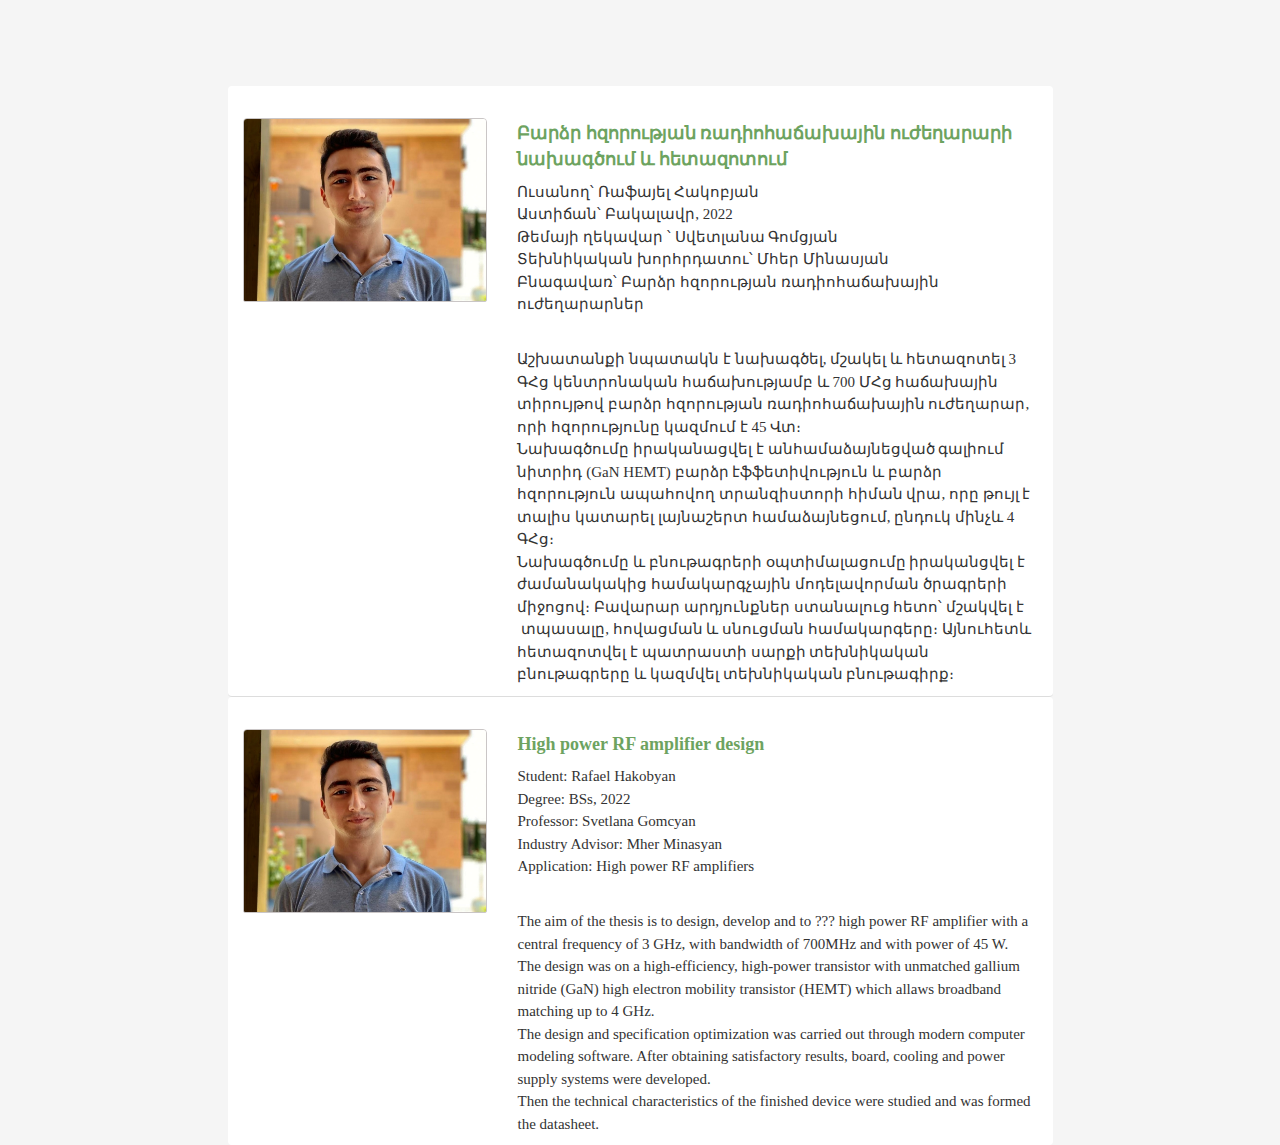
==== commit e0f67dd2: "eng" ====
--- a/index.html
+++ b/index.html
@@ -118,10 +118,10 @@
 										<h3 style="padding-left:0;"><a class="New-product" style="text-transform:none;">High power RF amplifier design</a></h3>
 										
 										<p>Student: Rafael Hakobyan<br>Degree: BSs, 2022<br>Professor: Svetlana Gomcyan<br>Industry Advisor: Mher Minasyan<br><span class="boldspan" style="font-weight: 400;">Application: High power RF amplifiers</span></p>
-<p><br>The aim of the thesis is to design and to test high power RF amplifier.<br>
-Firstly it was made  the selection of Industrial components and the types of high power RF amplifiers was observed and was studied the market. <br>
-Design and simulation was implimented in modern software environments. After reaching the satisfactory result, the first prototype was prepared and the testing phase was carried out. The testing was performed with NI equipment, then it was compared with the simulated results, on the basis of which optimizations were performed. <br>
-For the final prototype, an template was designed and was formed the datasheet. &nbsp;</p>									    </div>
+<p><br>The aim of the thesis is to design, develop and to ??? high power RF amplifier with a central frequency of 3 GHz, with bandwidth of 700MHz and with power of 45 W.<br>
+The design was on a high-efficiency, high-power transistor with unmatched gallium nitride (GaN) high electron mobility transistor (HEMT) which allaws broadband matching up to 4 GHz.<br>
+The design and specification optimization was carried out through modern computer modeling software. After obtaining satisfactory results, board, cooling and power supply systems were developed. <br>
+Then the technical characteristics of the finished device were studied and was formed the datasheet. &nbsp;</p>									    </div>
 								    </div>				
 						            <!-- /blog -->
 						            					     						            						
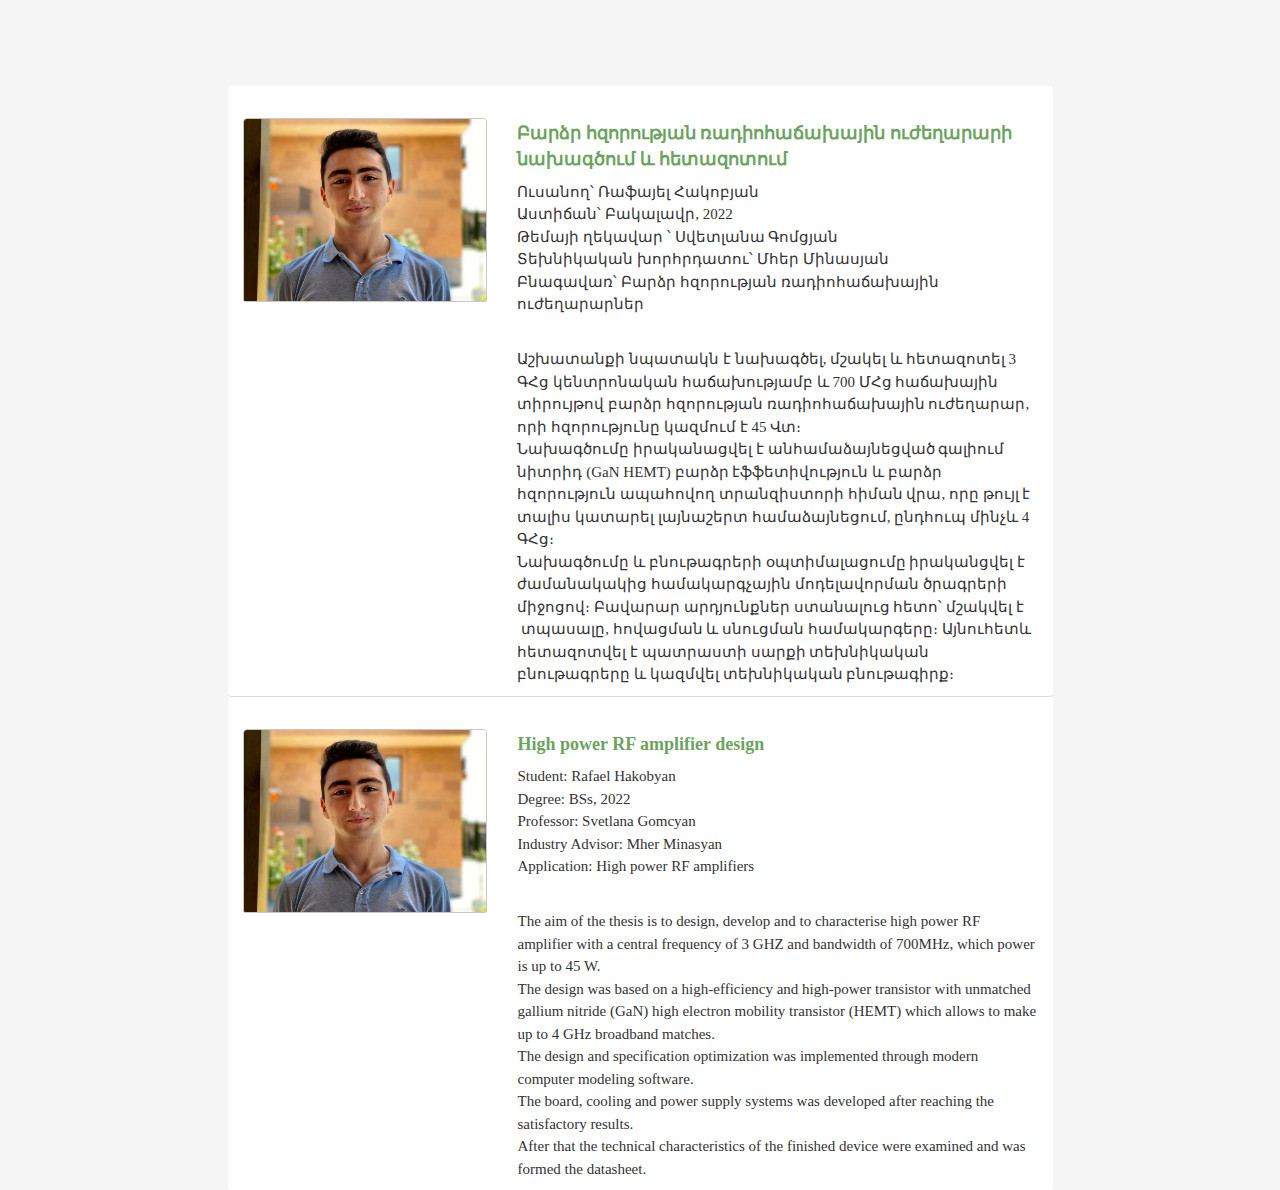
==== commit ba95bf50: "final*" ====
--- a/index.html
+++ b/index.html
@@ -102,7 +102,7 @@
 										<h3 style="padding-left:0;"><a class="New-product" style="text-transform:none;">Բարձր հզորության ռադիոհաճախային ուժեղարարի նախագծում և հետազոտում</a></h3>
 										
 										<p>Ուսանող՝ Ռաֆայել Հակոբյան<br>Աստիճան՝ Բակալավր, 2022<br>Թեմայի ղեկավար ՝ Սվետլանա Գոմցյան<br>Տեխնիկական խորհրդատու՝ Մհեր Մինասյան<br><span class="boldspan" style="font-weight: 400;">Բնագավառ՝ Բարձր հզորության ռադիոհաճախային ուժեղարարներ</span></p>
-<p><br>Աշխատանքի նպատակն է նախագծել, մշակել և հետազոտել 3 ԳՀց կենտրոնական հաճախությամբ և 700 ՄՀց հաճախային տիրույթով բարձր հզորության ռադիոհաճախային ուժեղարար, որի հզորությունը կազմում է 45 Վտ։<br>Նախագծումը իրականացվել է անհամաձայնեցված գալիում նիտրիդ (GaN HEMT) բարձր էֆֆետիվություն և բարձր հզորություն ապահովող տրանզիստորի հիման վրա, որը թույլ է տալիս կատարել լայնաշերտ համաձայնեցում, ընդուկ մինչև 4 ԳՀց։<br>Նախագծումը և բնութագրերի օպտիմալացումը իրականցվել է ժամանակակից համակարգչային մոդելավորման ծրագրերի միջոցով։ Բավարար արդյունքներ ստանալուց հետո՝ մշակվել է  &nbsp;տպասալը, հովացման և սնուցման համակարգերը։ Այնուհետև հետազոտվել է պատրաստի սարքի տեխնիկական բնութագրերը և կազմվել տեխնիկական բնութագիրք։ &nbsp;</p>									    </div>
+<p><br>Աշխատանքի նպատակն է նախագծել, մշակել և հետազոտել 3 ԳՀց կենտրոնական հաճախությամբ և 700 ՄՀց հաճախային տիրույթով բարձր հզորության ռադիոհաճախային ուժեղարար, որի հզորությունը կազմում է 45 Վտ։<br>Նախագծումը իրականացվել է անհամաձայնեցված գալիում նիտրիդ (GaN HEMT) բարձր էֆֆետիվություն և բարձր հզորություն ապահովող տրանզիստորի հիման վրա, որը թույլ է տալիս կատարել լայնաշերտ համաձայնեցում, ընդհուպ մինչև 4 ԳՀց։<br>Նախագծումը և բնութագրերի օպտիմալացումը իրականցվել է ժամանակակից համակարգչային մոդելավորման ծրագրերի միջոցով։ Բավարար արդյունքներ ստանալուց հետո՝ մշակվել է  &nbsp;տպասալը, հովացման և սնուցման համակարգերը։ Այնուհետև հետազոտվել է պատրաստի սարքի տեխնիկական բնութագրերը և կազմվել տեխնիկական բնութագիրք։ &nbsp;</p>									    </div>
 								    </div>				
 						            <!-- /blog -->
 						            						
@@ -118,10 +118,10 @@
 										<h3 style="padding-left:0;"><a class="New-product" style="text-transform:none;">High power RF amplifier design</a></h3>
 										
 										<p>Student: Rafael Hakobyan<br>Degree: BSs, 2022<br>Professor: Svetlana Gomcyan<br>Industry Advisor: Mher Minasyan<br><span class="boldspan" style="font-weight: 400;">Application: High power RF amplifiers</span></p>
-<p><br>The aim of the thesis is to design, develop and to ??? high power RF amplifier with a central frequency of 3 GHz, with bandwidth of 700MHz and with power of 45 W.<br>
-The design was on a high-efficiency, high-power transistor with unmatched gallium nitride (GaN) high electron mobility transistor (HEMT) which allaws broadband matching up to 4 GHz.<br>
-The design and specification optimization was carried out through modern computer modeling software. After obtaining satisfactory results, board, cooling and power supply systems were developed. <br>
-Then the technical characteristics of the finished device were studied and was formed the datasheet. &nbsp;</p>									    </div>
+<p><br>The aim of the thesis is to design, develop and to characterise high power RF amplifier with a central frequency of 3 GHZ and bandwidth of 700MHz, which power is up to 45 W.<br>
+The design was based on a high-efficiency and high-power transistor with unmatched gallium nitride (GaN) high electron mobility transistor (HEMT) which allows to make up to 4 GHz broadband matches.<br>
+The design and specification optimization was implemented through modern computer modeling software.<br>The board, cooling and power supply systems was developed after reaching the satisfactory results. <br>
+After that the technical characteristics of the finished device were examined and was formed the datasheet. &nbsp;</p>									    </div>
 								    </div>				
 						            <!-- /blog -->
 						            					     						            						
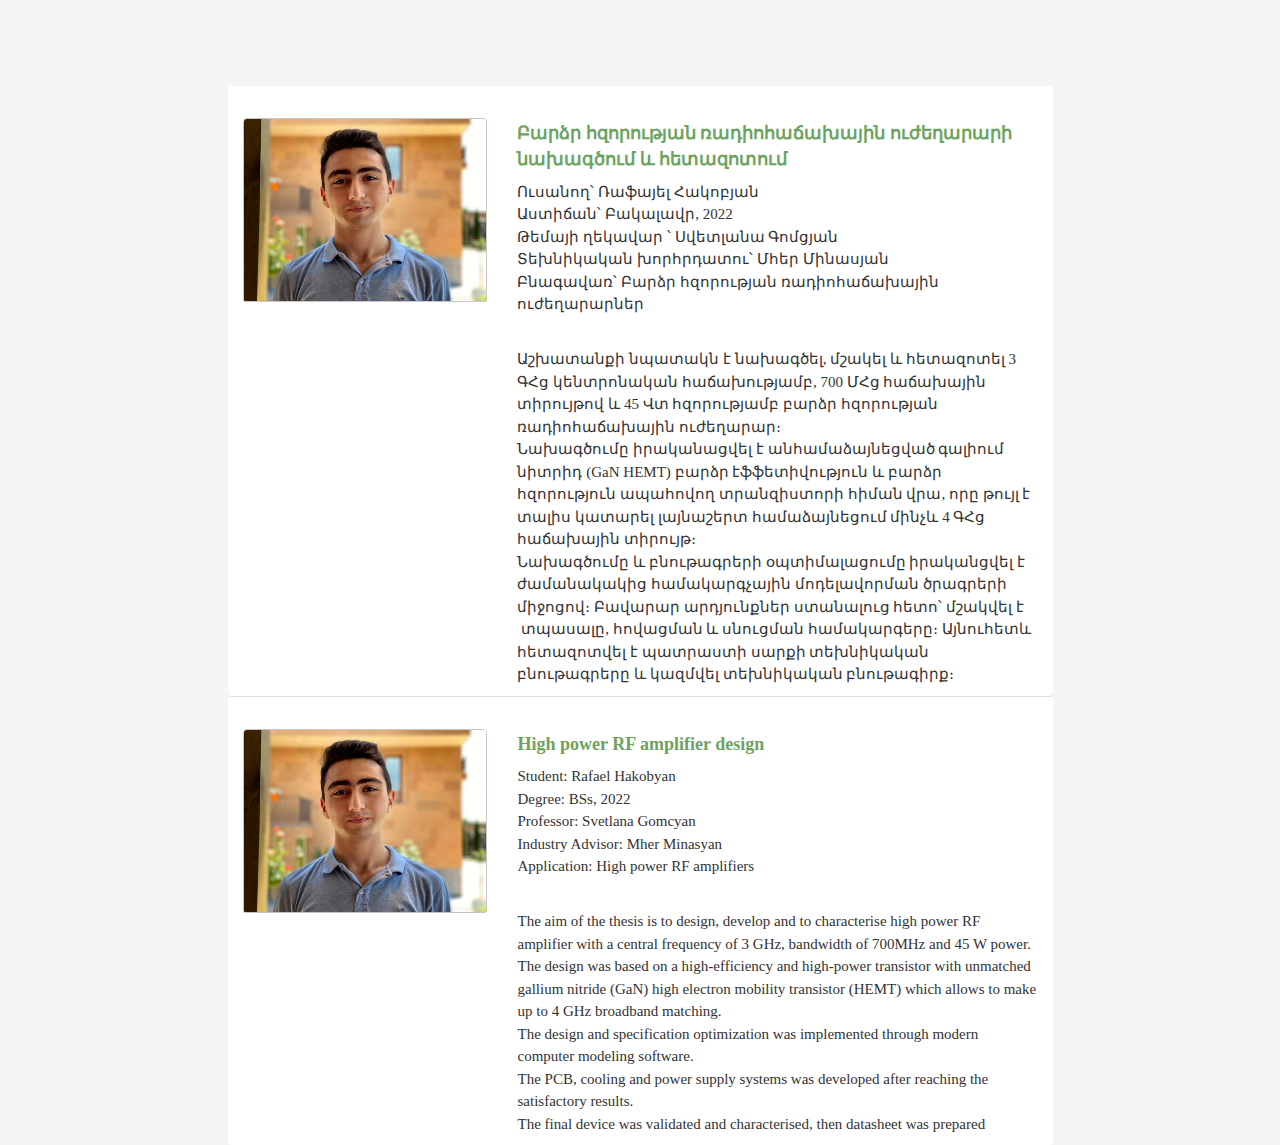
==== commit 04341915: "final" ====
--- a/index.html
+++ b/index.html
@@ -102,7 +102,7 @@
 										<h3 style="padding-left:0;"><a class="New-product" style="text-transform:none;">Բարձր հզորության ռադիոհաճախային ուժեղարարի նախագծում և հետազոտում</a></h3>
 										
 										<p>Ուսանող՝ Ռաֆայել Հակոբյան<br>Աստիճան՝ Բակալավր, 2022<br>Թեմայի ղեկավար ՝ Սվետլանա Գոմցյան<br>Տեխնիկական խորհրդատու՝ Մհեր Մինասյան<br><span class="boldspan" style="font-weight: 400;">Բնագավառ՝ Բարձր հզորության ռադիոհաճախային ուժեղարարներ</span></p>
-<p><br>Աշխատանքի նպատակն է նախագծել, մշակել և հետազոտել 3 ԳՀց կենտրոնական հաճախությամբ և 700 ՄՀց հաճախային տիրույթով բարձր հզորության ռադիոհաճախային ուժեղարար, որի հզորությունը կազմում է 45 Վտ։<br>Նախագծումը իրականացվել է անհամաձայնեցված գալիում նիտրիդ (GaN HEMT) բարձր էֆֆետիվություն և բարձր հզորություն ապահովող տրանզիստորի հիման վրա, որը թույլ է տալիս կատարել լայնաշերտ համաձայնեցում, ընդհուպ մինչև 4 ԳՀց։<br>Նախագծումը և բնութագրերի օպտիմալացումը իրականցվել է ժամանակակից համակարգչային մոդելավորման ծրագրերի միջոցով։ Բավարար արդյունքներ ստանալուց հետո՝ մշակվել է  &nbsp;տպասալը, հովացման և սնուցման համակարգերը։ Այնուհետև հետազոտվել է պատրաստի սարքի տեխնիկական բնութագրերը և կազմվել տեխնիկական բնութագիրք։ &nbsp;</p>									    </div>
+<p><br>Աշխատանքի նպատակն է նախագծել, մշակել և հետազոտել 3 ԳՀց կենտրոնական հաճախությամբ, 700 ՄՀց հաճախային տիրույթով և 45 Վտ հզորությամբ բարձր հզորության ռադիոհաճախային ուժեղարար։<br>Նախագծումը իրականացվել է անհամաձայնեցված գալիում նիտրիդ (GaN HEMT) բարձր էֆֆետիվություն և բարձր հզորություն ապահովող տրանզիստորի հիման վրա, որը թույլ է տալիս կատարել լայնաշերտ համաձայնեցում մինչև 4 ԳՀց հաճախային տիրույթ։<br>Նախագծումը և բնութագրերի օպտիմալացումը իրականցվել է ժամանակակից համակարգչային մոդելավորման ծրագրերի միջոցով։ Բավարար արդյունքներ ստանալուց հետո՝ մշակվել է  &nbsp;տպասալը, հովացման և սնուցման համակարգերը։ Այնուհետև հետազոտվել է պատրաստի սարքի տեխնիկական բնութագրերը և կազմվել տեխնիկական բնութագիրք։ &nbsp;</p>									    </div>
 								    </div>				
 						            <!-- /blog -->
 						            						
@@ -118,10 +118,10 @@
 										<h3 style="padding-left:0;"><a class="New-product" style="text-transform:none;">High power RF amplifier design</a></h3>
 										
 										<p>Student: Rafael Hakobyan<br>Degree: BSs, 2022<br>Professor: Svetlana Gomcyan<br>Industry Advisor: Mher Minasyan<br><span class="boldspan" style="font-weight: 400;">Application: High power RF amplifiers</span></p>
-<p><br>The aim of the thesis is to design, develop and to characterise high power RF amplifier with a central frequency of 3 GHZ and bandwidth of 700MHz, which power is up to 45 W.<br>
-The design was based on a high-efficiency and high-power transistor with unmatched gallium nitride (GaN) high electron mobility transistor (HEMT) which allows to make up to 4 GHz broadband matches.<br>
-The design and specification optimization was implemented through modern computer modeling software.<br>The board, cooling and power supply systems was developed after reaching the satisfactory results. <br>
-After that the technical characteristics of the finished device were examined and was formed the datasheet. &nbsp;</p>									    </div>
+<p><br>The aim of the thesis is to design, develop and to characterise high power RF amplifier with a central frequency of 3 GHz, bandwidth of 700MHz and 45 W power.<br>
+The design was based on a high-efficiency and high-power transistor with unmatched gallium nitride (GaN) high electron mobility transistor (HEMT) which allows to make up to 4 GHz broadband matching.<br>
+The design and specification optimization was implemented through modern computer modeling software.<br>The PCB, cooling and power supply systems was developed after reaching the satisfactory results. <br>
+The final device was validated and characterised, then datasheet was prepared &nbsp;</p>									    </div>
 								    </div>				
 						            <!-- /blog -->
 						            					     						            						
